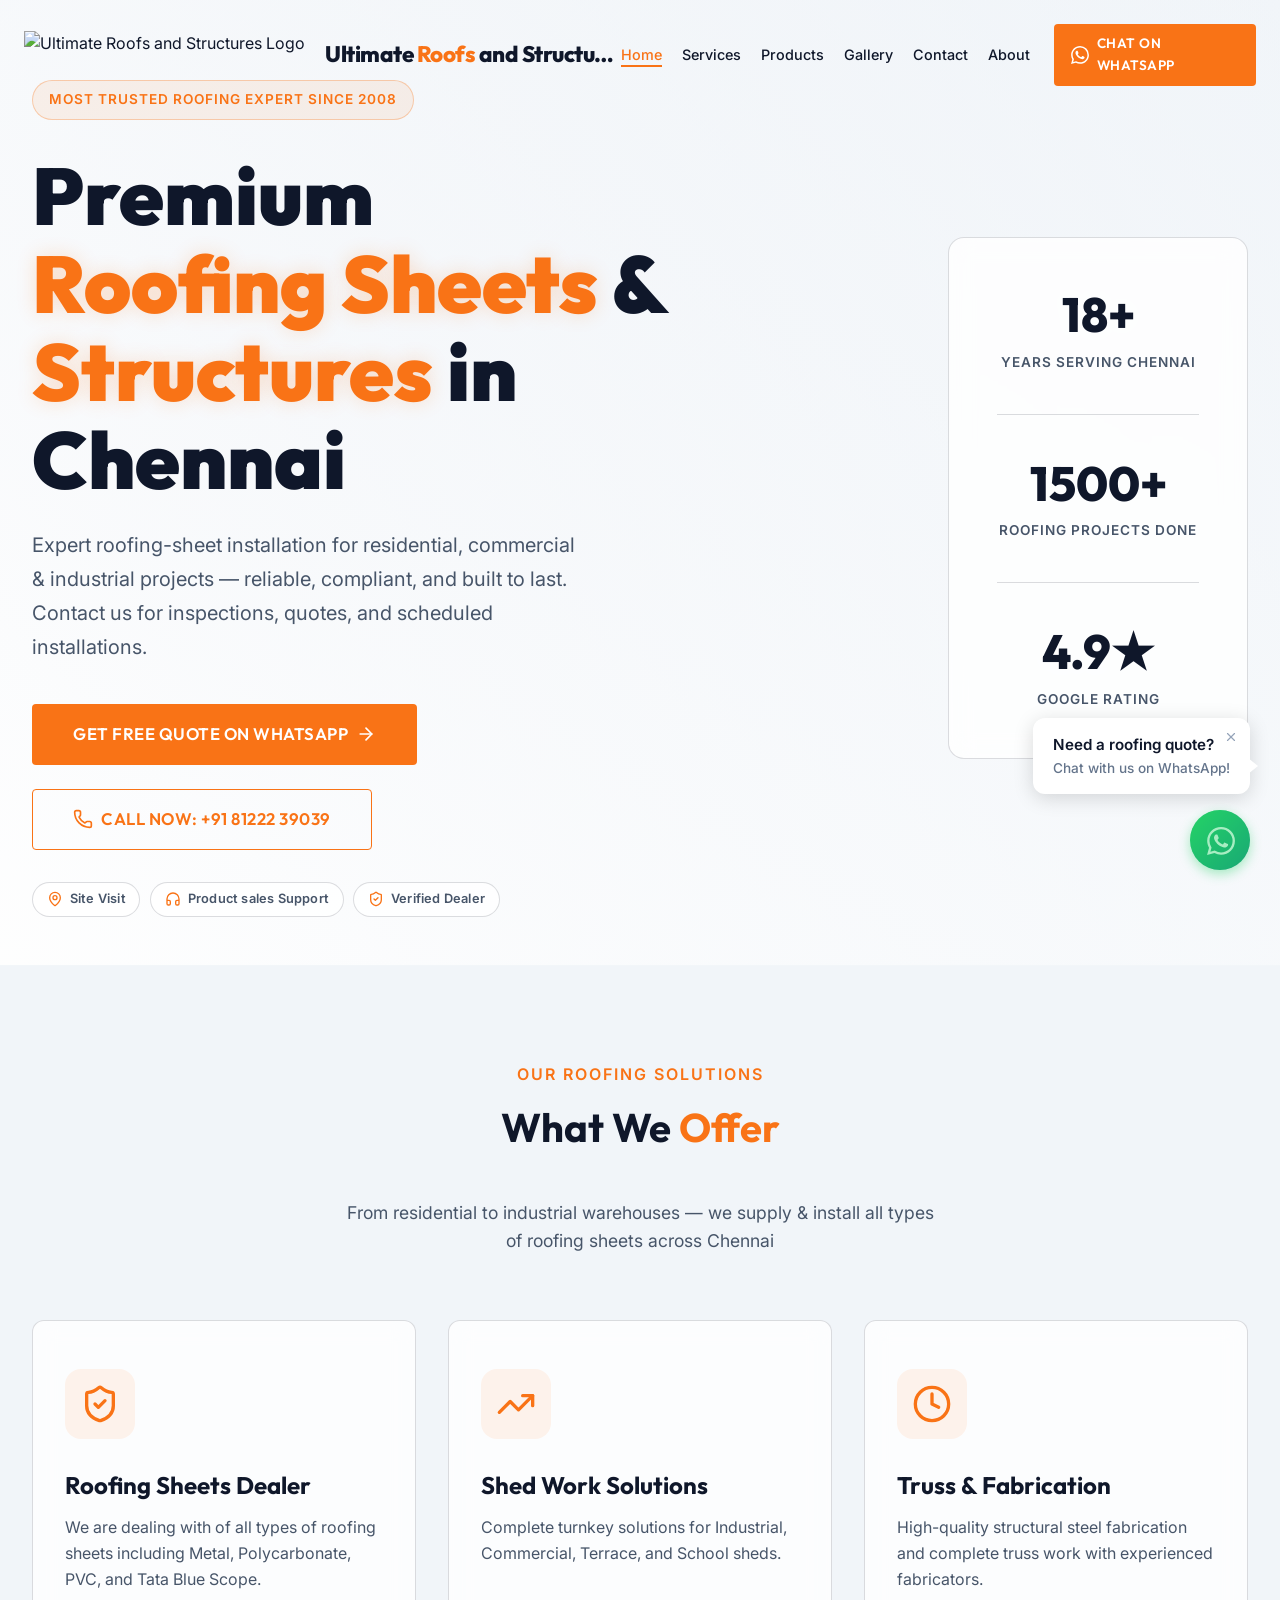
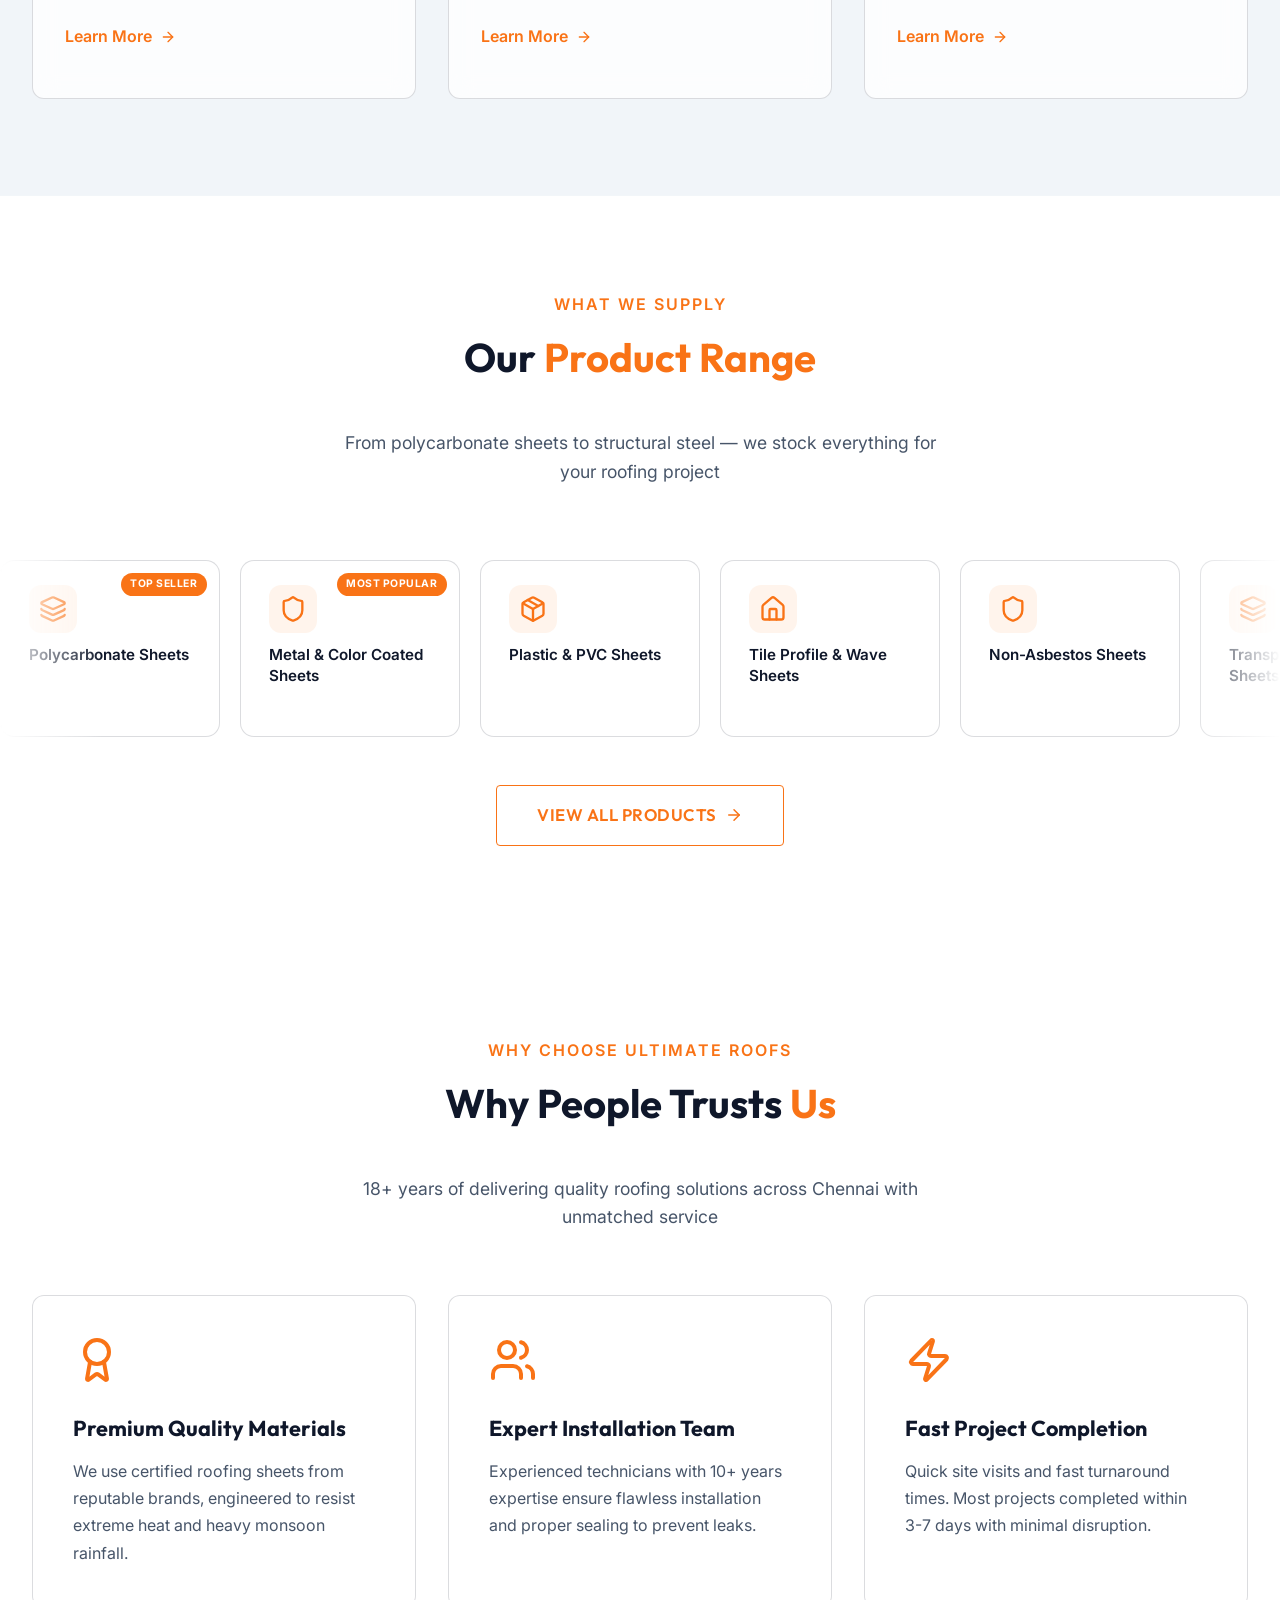
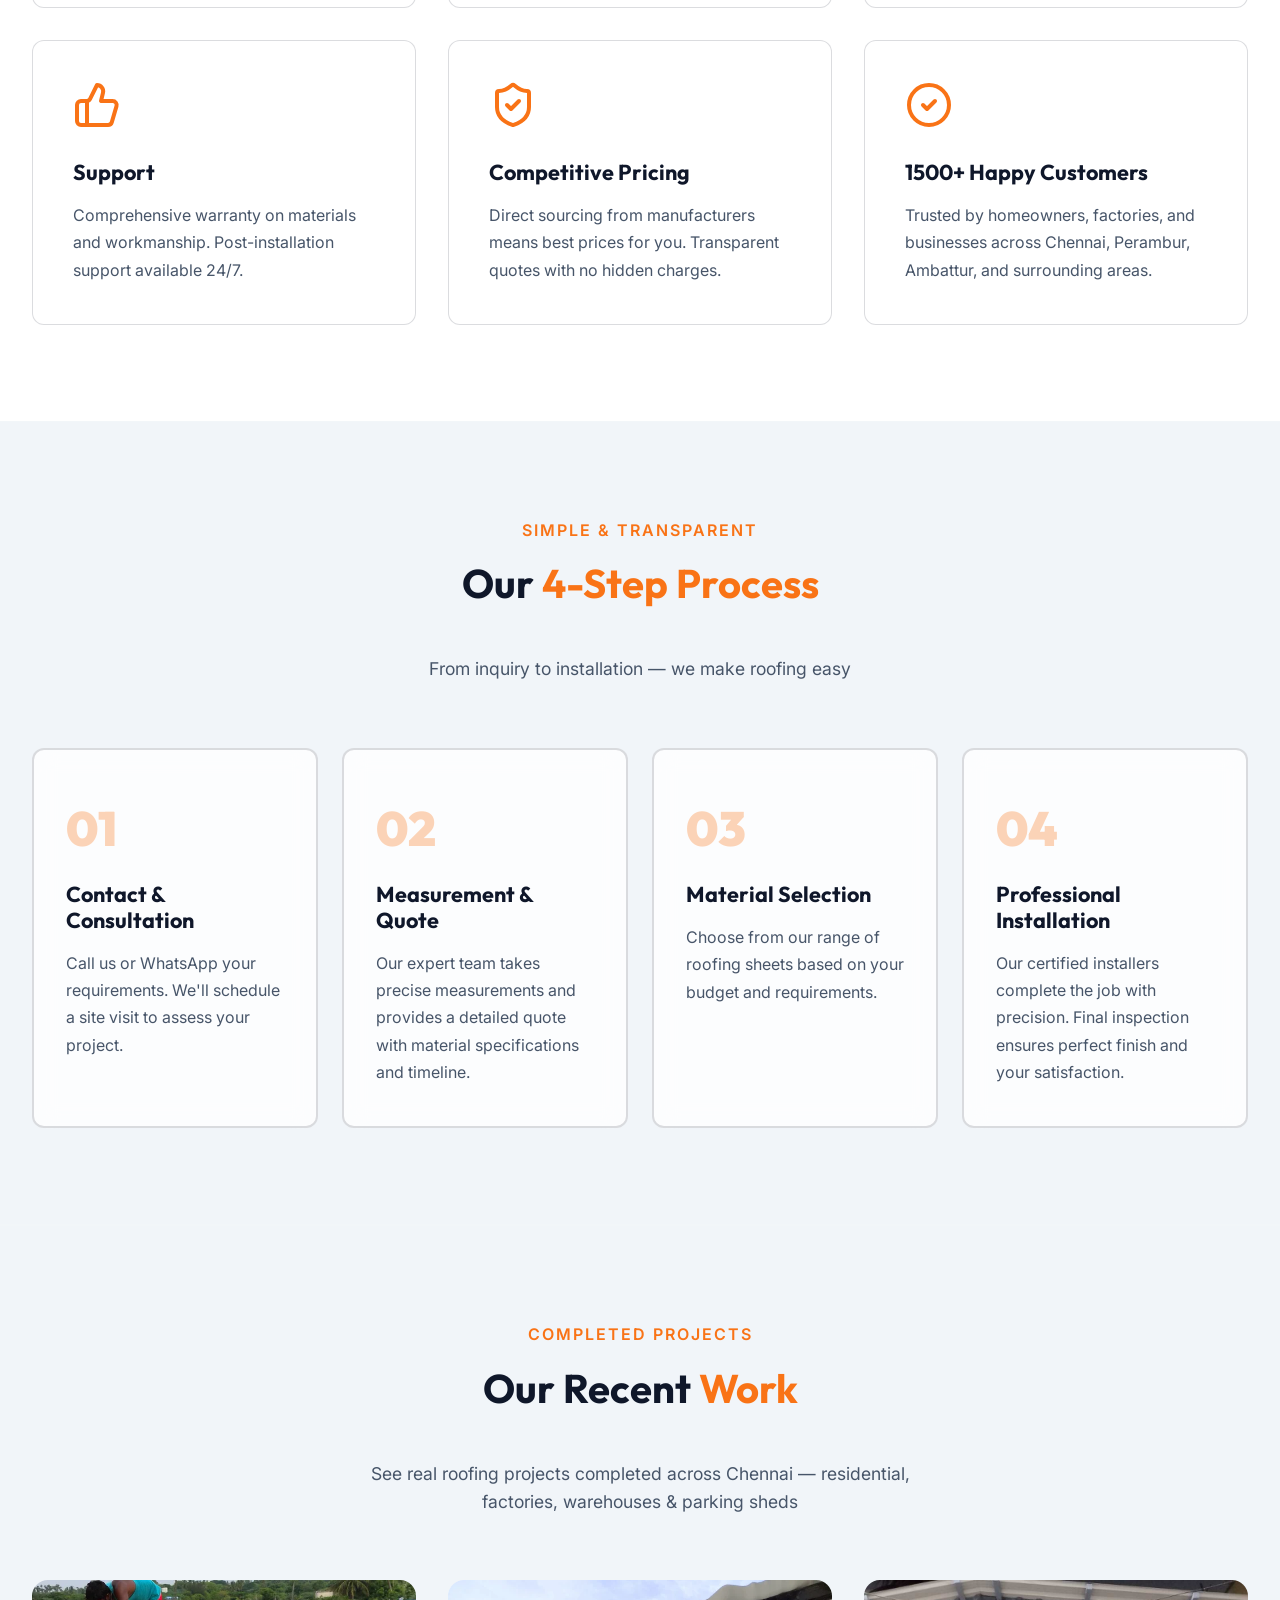
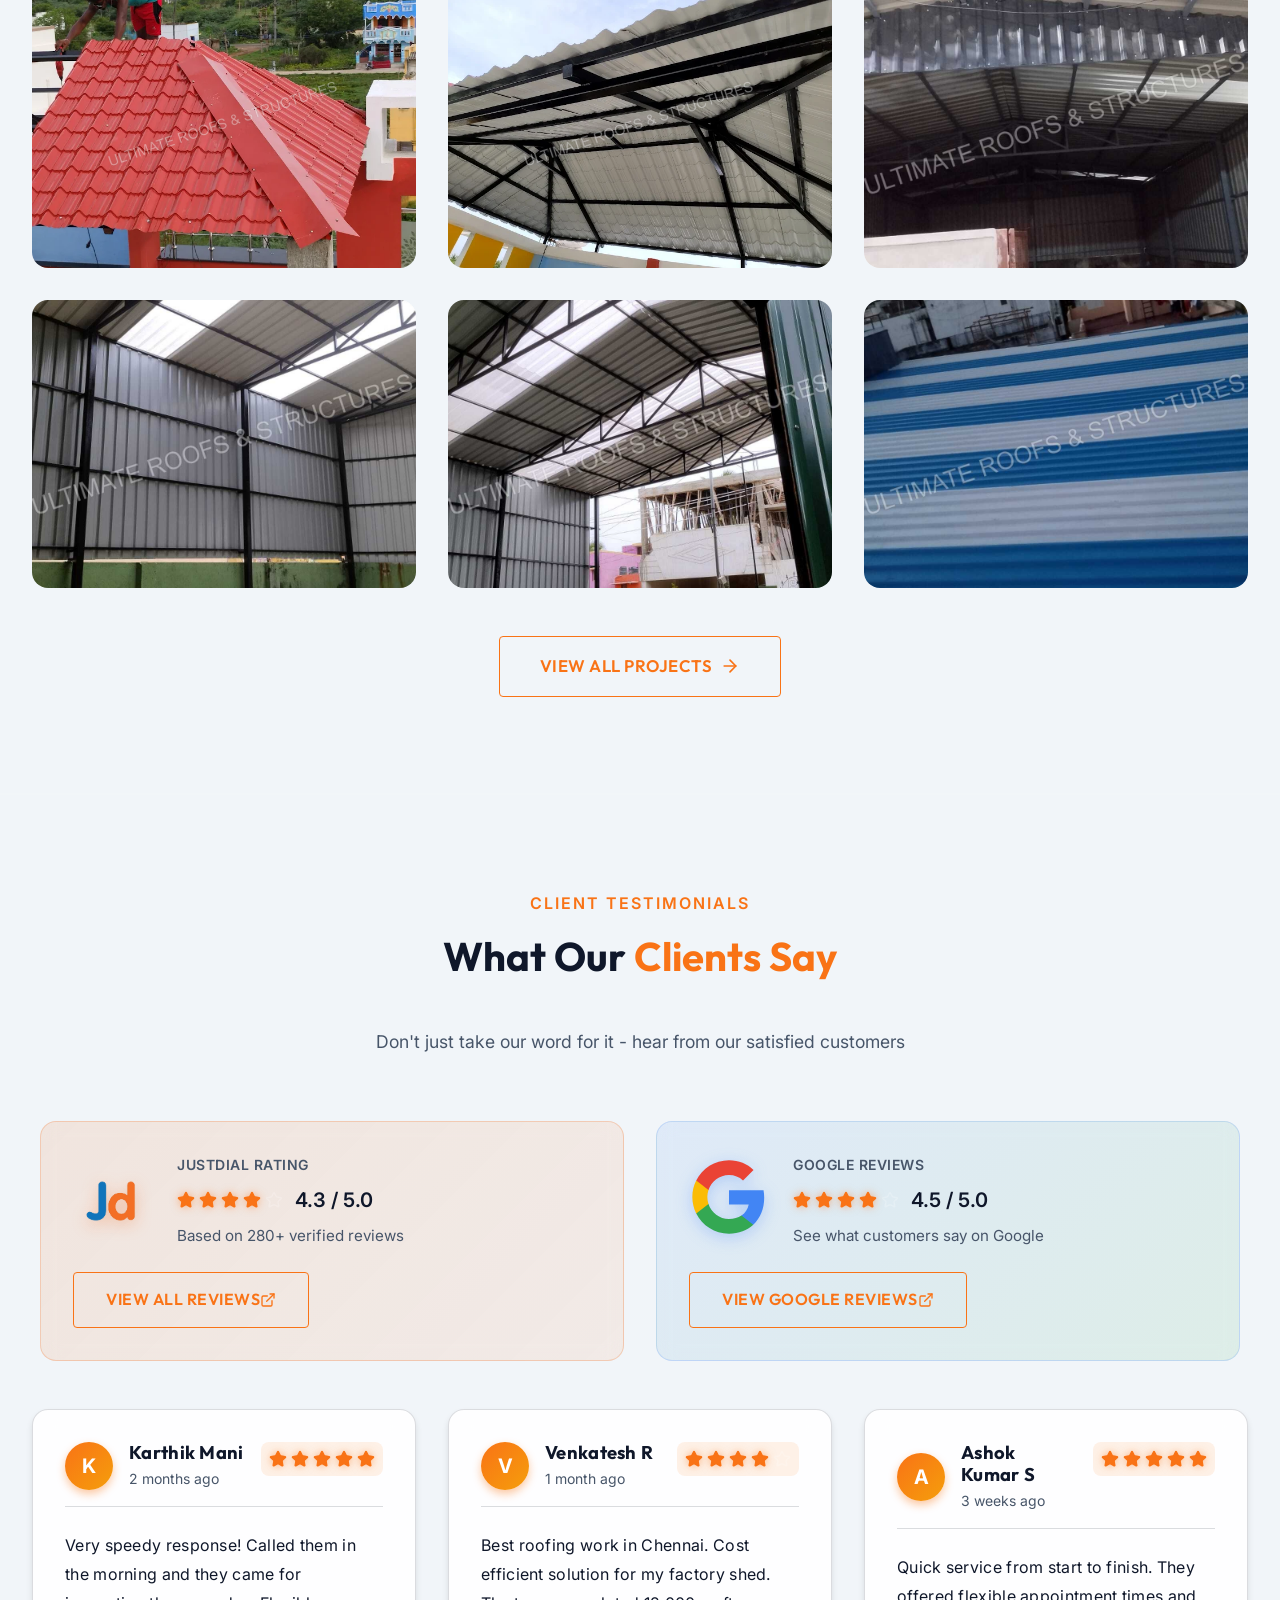
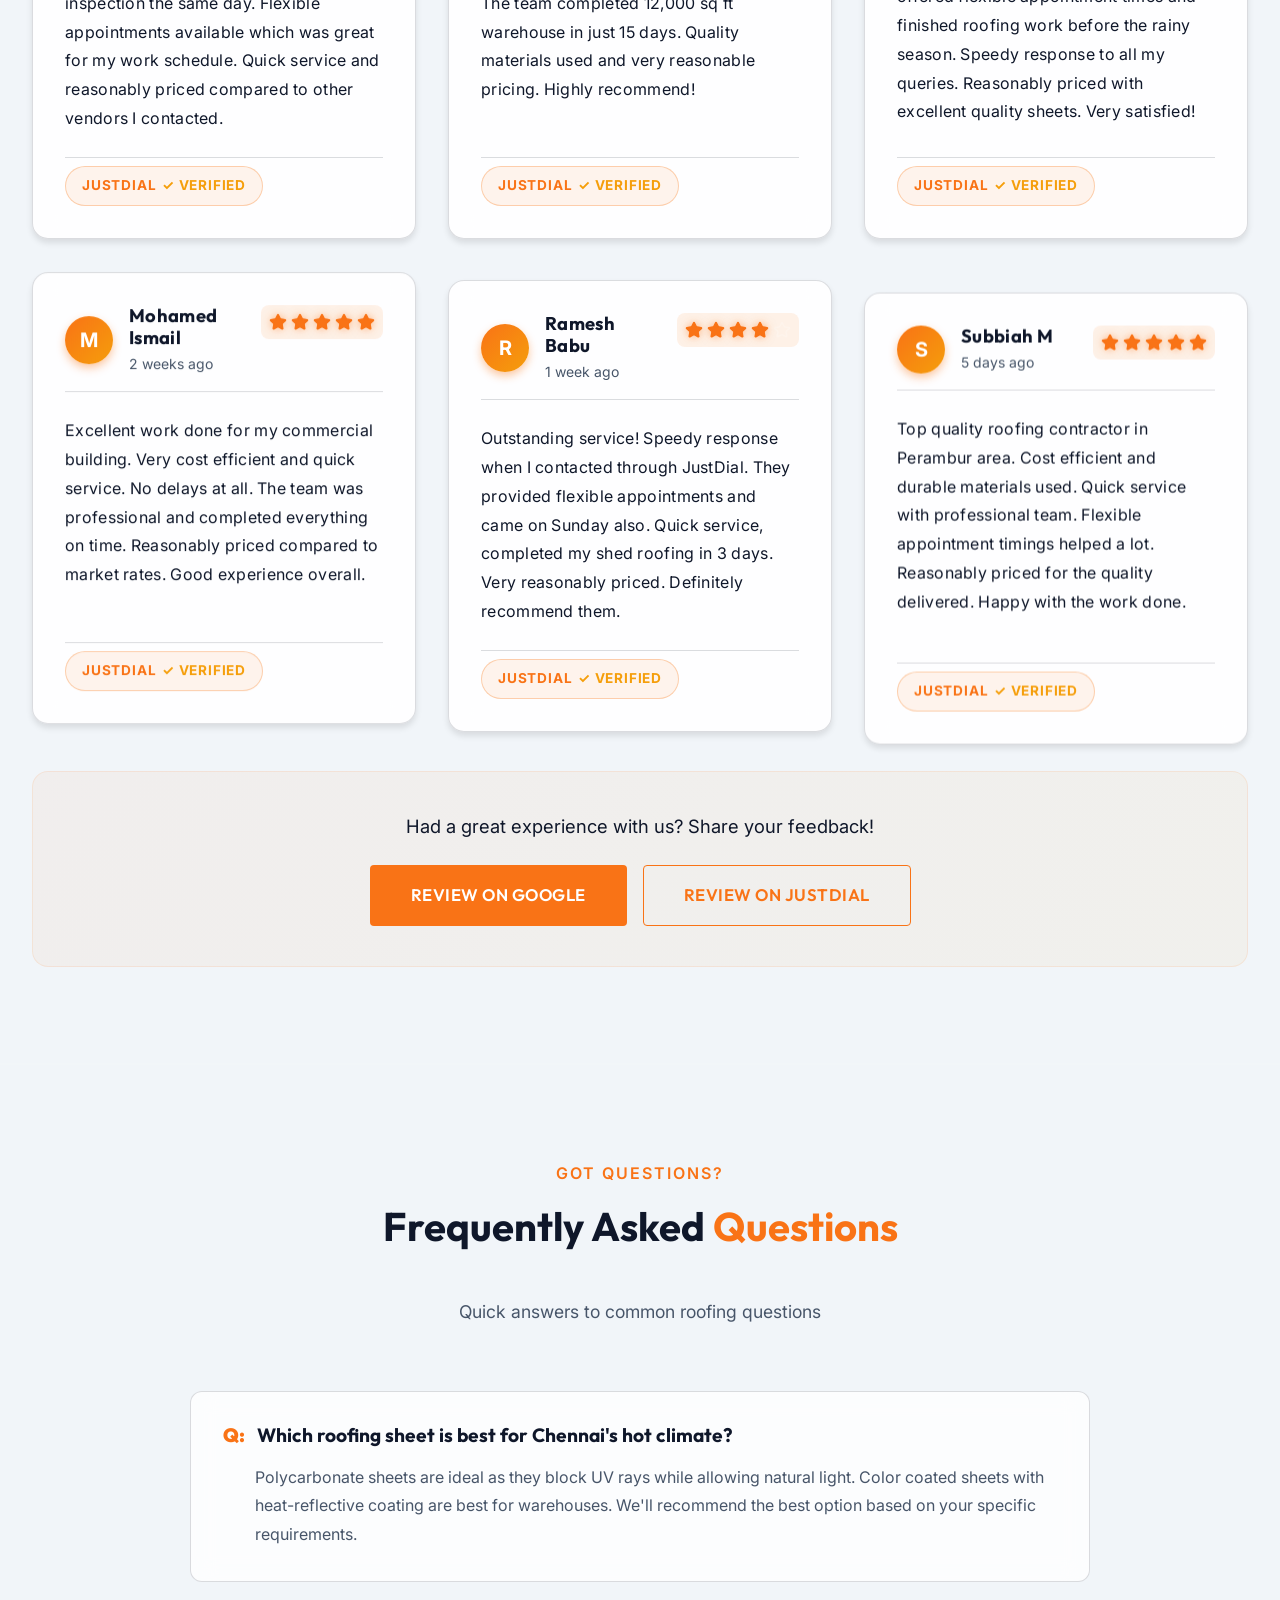
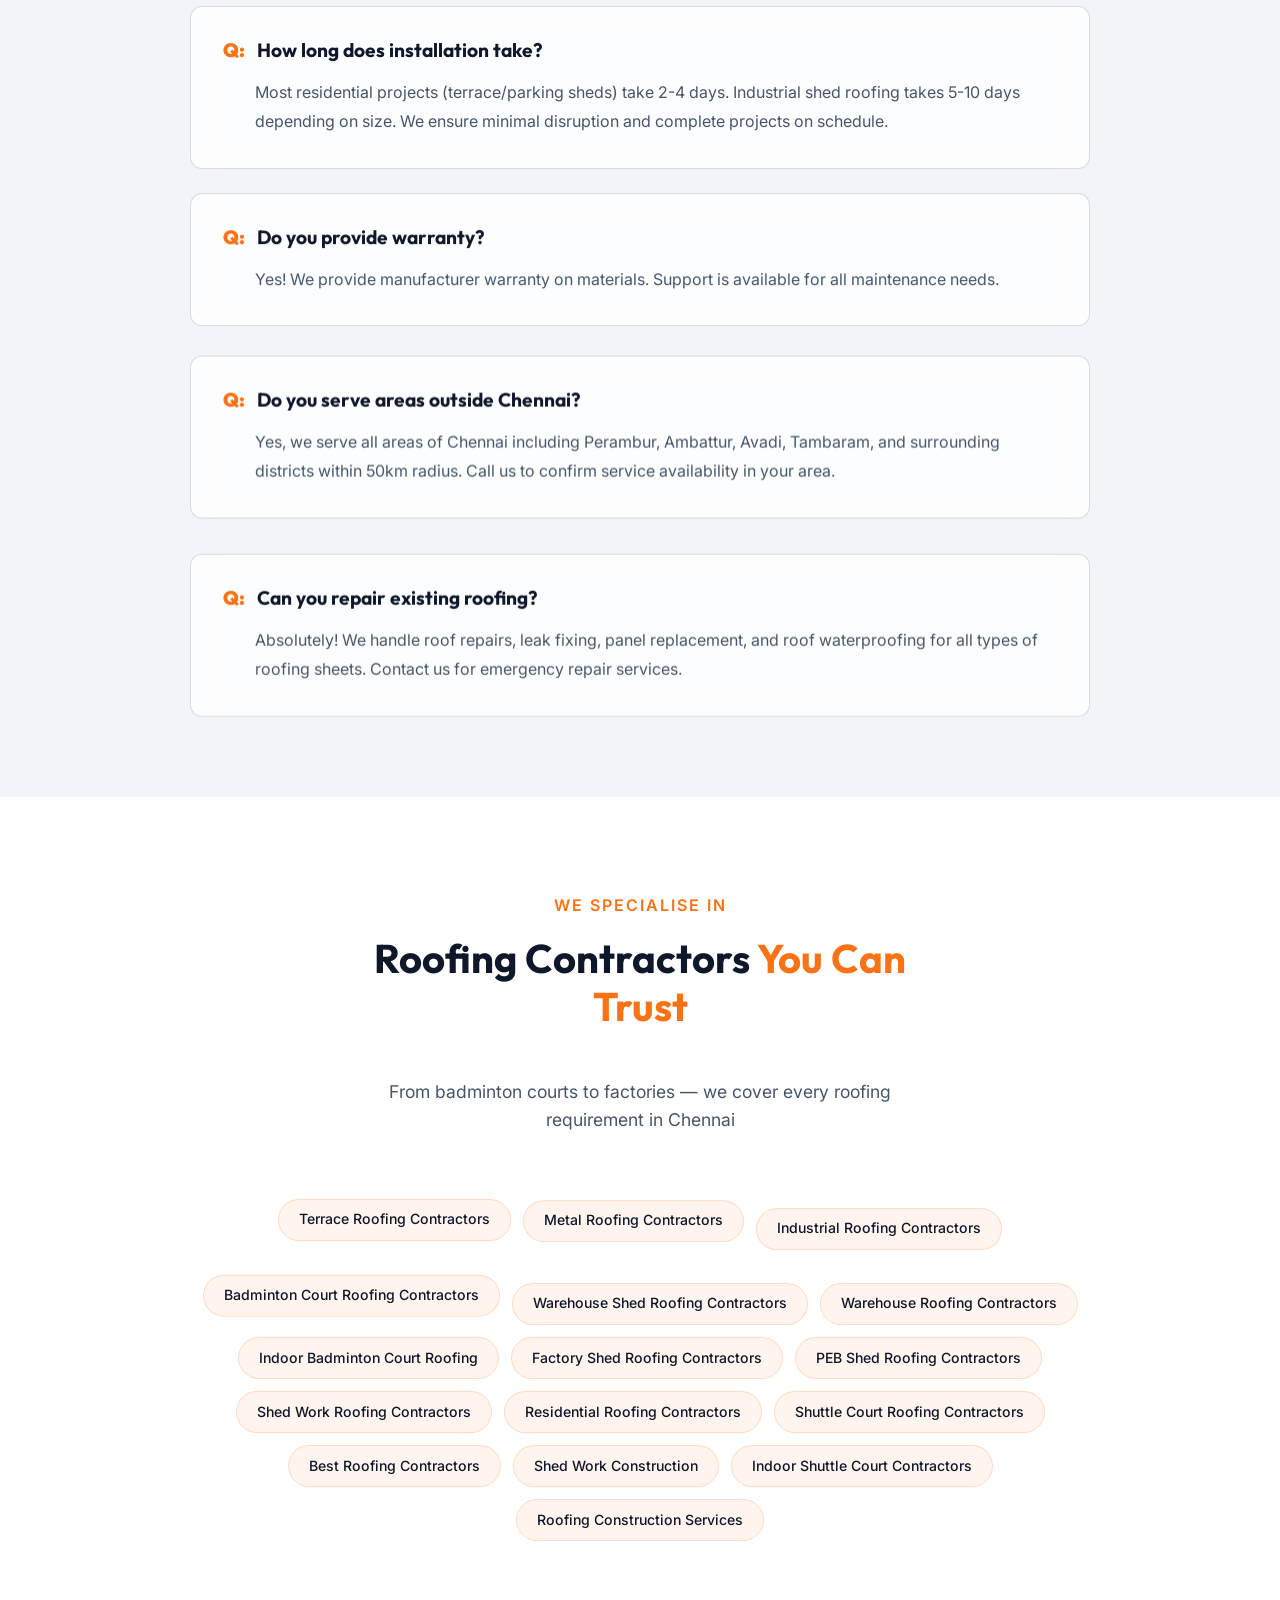
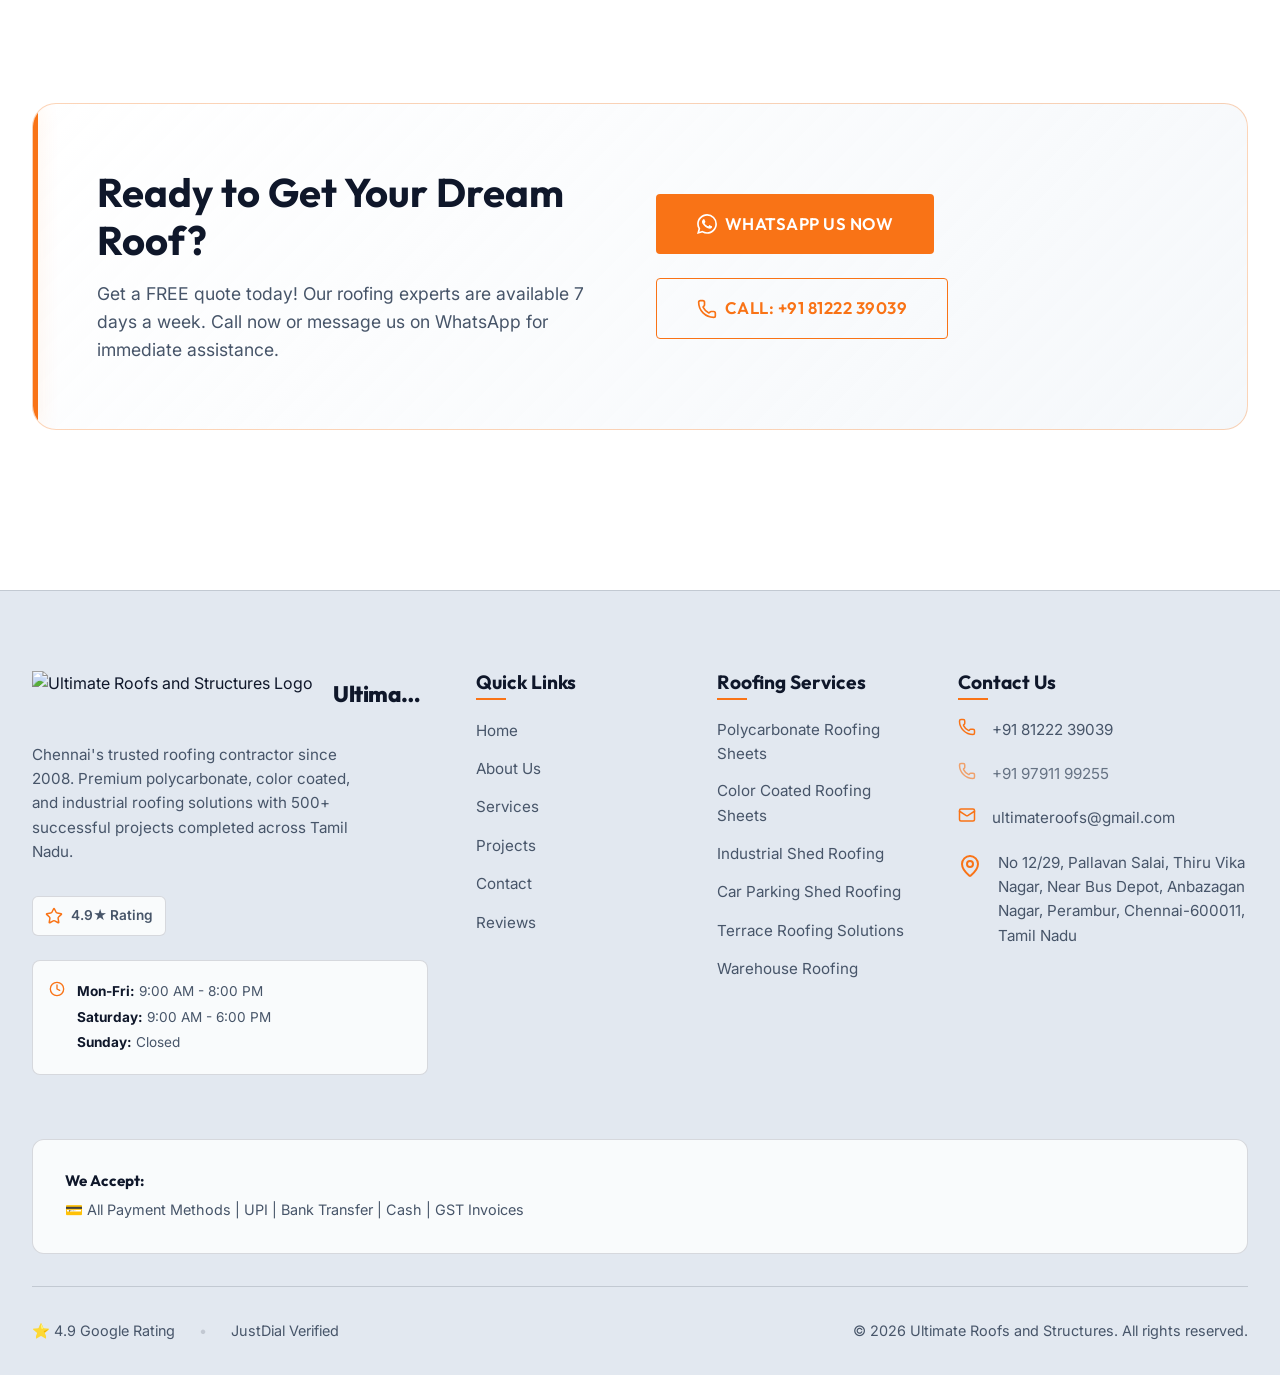
==== about/index.html @ 99a3cd0a "chore: update build from private repo" ====
<!doctype html>
<html lang="en">
  <head>
    <meta charset="UTF-8" />
    <link rel="icon" type="image/svg+xml" href="/favicon.svg?v=2" />
    <link rel="apple-touch-icon" href="/favicon.svg?v=2" />
    <meta name="viewport" content="width=device-width, initial-scale=1.0" />

    <!-- ===== PRIMARY SEO META TAGS ===== -->
    <title>Roofing Sheet Contractors in Chennai | Ultimate Roofs and Structures</title>
    <meta name="description" content="Best Roofing Sheet Contractors in Chennai, Tamil Nadu. Top-rated roofing contractors for industrial sheds, warehouse roofing, and metal roofing sheet installation. Call +91 81222 39039 for expert contractors." />
    <meta name="keywords" content="roofing sheet contractors, roofing sheet contractors in Chennai, roofing contractors, best roofing contractors in Chennai, Chennai roofing contractors, roofing contractors Tamil Nadu, industrial roofing contractors Chennai, warehouse roofing contractors, metal roofing sheet contractors, shed contractors Chennai" />
    <meta name="theme-color" content="#0f172a" />
    <meta name="robots" content="index, follow, max-image-preview:large, max-snippet:-1, max-video-preview:-1" />
    <meta name="author" content="Ultimate Roofs and Structures" />
    <meta name="language" content="English" />
    <meta name="revisit-after" content="7 days" />
    <meta name="fragment" content="!" />

    <!-- ===== GEO / LOCATION META TAGS ===== -->
    <meta name="geo.region" content="IN-TN" />
    <meta name="geo.placename" content="Chennai, Tamil Nadu, India" />
    <meta name="geo.position" content="13.1067;80.2341" />
    <meta name="ICBM" content="13.1067, 80.2341" />

    <!-- ===== OPEN GRAPH ===== -->
    <meta property="og:title" content="Roofing Sheet Contractors in Chennai | Ultimate Roofs and Structures" />
    <meta property="og:description" content="Top-rated roofing sheet manufacturer and installer in Chennai, Tamil Nadu. Industrial roofing, metal sheets, steel sheds, and warehouse structures built to last. Serving all of Tamil Nadu." />
    <meta property="og:type" content="website" />
    <meta property="og:url" content="https://ultimateroofs.in" />
    <meta property="og:image" content="https://ultimateroofs.in/logo.svg" />
    <meta property="og:locale" content="en_IN" />
    <meta property="og:site_name" content="Ultimate Roofs and Structures" />

    <!-- ===== TWITTER CARD ===== -->
    <meta name="twitter:card" content="summary_large_image" />
    <meta name="twitter:title" content="Roofing Sheet Contractors in Chennai | Ultimate Roofs and Structures" />
    <meta name="twitter:description" content="Top-rated roofing sheet manufacturer and installer in Chennai, Tamil Nadu. Industrial roofing, metal sheets, steel sheds, and warehouse structures built to last. Serving all of Tamil Nadu." />
    <meta name="twitter:image" content="https://ultimateroofs.in/logo.svg" />

    <!-- ===== CANONICAL URL ===== -->
    <link rel="canonical" href="https://ultimateroofs.in" />

    <!-- ===== FONTS ===== -->
    <link rel="preconnect" href="https://fonts.googleapis.com" />
    <link rel="dns-prefetch" href="https://fonts.googleapis.com" />

    <!-- ===== STRUCTURED DATA: LocalBusiness ===== -->
    <script type="application/ld+json">
{
  "@context": "https://schema.org",
  "@type": "LocalBusiness",
  "name": "Ultimate Roofs and Structures",
  "url": "https://ultimateroofs.in",
  "logo": "https://ultimateroofs.in/logo.svg",
  "image": "https://ultimateroofs.in/logo.svg",
  "description": "Leading manufacturer and installer of roofing sheets in Chennai, Tamil Nadu. We supply industrial roofing, metal roofing sheets, steel sheds, warehouse structures, and wall cladding solutions across Tamil Nadu.",
  "priceRange": "₹₹",
  "address": {
    "@type": "PostalAddress",
    "streetAddress": "No 12/29, Pallavan Salai, Thiru Vika Nagar, Anbazagan Nagar, Perambur",
    "addressLocality": "Chennai",
    "addressRegion": "Tamil Nadu",
    "postalCode": "600011",
    "addressCountry": "IN"
  },
  "geo": {
    "@type": "GeoCoordinates",
    "latitude": "13.1067",
    "longitude": "80.2341"
  },
  "areaServed": [
    {
      "@type": "State",
      "name": "Tamil Nadu"
    },
    {
      "@type": "City",
      "name": "Chennai"
    },
    {
      "@type": "City",
      "name": "Coimbatore"
    },
    {
      "@type": "City",
      "name": "Madurai"
    },
    {
      "@type": "City",
      "name": "Trichy"
    },
    {
      "@type": "City",
      "name": "Salem"
    },
    {
      "@type": "City",
      "name": "Tirunelveli"
    },
    {
      "@type": "City",
      "name": "Vellore"
    },
    {
      "@type": "City",
      "name": "Erode"
    },
    {
      "@type": "City",
      "name": "Pondicherry"
    }
  ],
  "openingHoursSpecification": [
    {
      "@type": "OpeningHoursSpecification",
      "dayOfWeek": [
        "Monday",
        "Tuesday",
        "Wednesday",
        "Thursday",
        "Friday",
        "Saturday"
      ],
      "opens": "09:00",
      "closes": "18:00"
    }
  ],
  "contactPoint": {
    "@type": "ContactPoint",
    "telephone": "+918122239039",
    "contactType": "customer service",
    "areaServed": "IN",
    "availableLanguage": [
      "English",
      "Tamil",
      "Hindi"
    ]
  },
  "telephone": "+918122239039",
  "email": "ultimateroofs@gmail.com",
  "foundingDate": "2008",
  "hasOfferCatalog": {
    "@type": "OfferCatalog",
    "name": "Roofing and Structural Services in Chennai, Tamil Nadu",
    "itemListElement": [
      {
        "@type": "Offer",
        "itemOffered": {
          "@type": "Service",
          "name": "Industrial & Commercial Roofing",
          "description": "Our commercial and industrial roofing solutions are engineered to protect your business investment. From new installations to complete overhauls, we deliver the highest standard of craftsmanship to keep your commercial property safe, secure, and weather-tight."
        }
      },
      {
        "@type": "Offer",
        "itemOffered": {
          "@type": "Service",
          "name": "Residential Roofing",
          "description": "We understand how vital a dependable roof is for your family's safety and comfort. Our residential roofing services combine long-lasting durability with modern aesthetics — ensuring your home is protected with premium materials and precise installation."
        }
      },
      {
        "@type": "Offer",
        "itemOffered": {
          "@type": "Service",
          "name": "Roof Inspection & Consultation",
          "description": "We offer thorough roof health assessments and professional on-site consultations to identify weak points, leaks, and structural concerns. Our detailed reports and expert recommendations help you make the right decision for your property's long-term upkeep."
        }
      },
      {
        "@type": "Offer",
        "itemOffered": {
          "@type": "Service",
          "name": "Emergency Roof Repairs",
          "description": "Roofing emergencies don't wait — neither do we. Our rapid-response team handles unexpected leaks, storm damage, and structural issues with speed and precision, restoring your roof's integrity and protecting your property before further damage occurs."
        }
      },
      {
        "@type": "Offer",
        "itemOffered": {
          "@type": "Service",
          "name": "Fabrication & Maintenance",
          "description": "Extend the life of your roof with our customized maintenance and structural fabrication services. Our proactive approach — covering truss work, structural repairs, and shed fabrication — keeps your roofing system in peak condition and saves you costly replacements down the line."
        }
      },
      {
        "@type": "Offer",
        "itemOffered": {
          "@type": "Service",
          "name": "Roof Ventilation Solutions",
          "description": "Improve air circulation and reduce heat buildup with our specialized roof ventilation systems. We supply and install high-performance turbo ventilators — both polycarbonate and metal profile — ensuring your industrial or commercial space stays cool, comfortable, and energy-efficient."
        }
      }
    ]
  },
  "sameAs": [
    "https://jsdl.in/DT-20WIVUVM",
    "https://maps.app.goo.gl/ByaTGtvEaummtQnK6"
  ]
}
</script>

    <!-- ===== STRUCTURED DATA: FAQ (Local SEO Boost) ===== -->
    <script type="application/ld+json">
{
  "@context": "https://schema.org",
  "@type": "FAQPage",
  "mainEntity": [
    {
      "@type": "Question",
      "name": "Where can I buy roofing sheets in Chennai?",
      "acceptedAnswer": {
        "@type": "Answer",
        "text": "Ultimate Roofs and Structures is a leading supplier of roofing sheets in Chennai, Tamil Nadu. We supply colour coated, galvalume, and PPGI roofing sheets and also provide complete installation services. Contact us at +918122239039."
      }
    },
    {
      "@type": "Question",
      "name": "Does Ultimate Roofs serve areas outside Chennai in Tamil Nadu?",
      "acceptedAnswer": {
        "@type": "Answer",
        "text": "Yes, Ultimate Roofs and Structures provides roofing sheet supply and installation services across Tamil Nadu including Coimbatore, Madurai, Trichy, Salem, Tirunelveli, Vellore, and Erode."
      }
    },
    {
      "@type": "Question",
      "name": "What types of roofing sheets are available in Chennai?",
      "acceptedAnswer": {
        "@type": "Answer",
        "text": "We supply a wide range of roofing sheets in Chennai including colour coated roofing sheets, galvalume sheets, PPGI sheets, JSW sheets, Tata sheets, polycarbonate roofing, and industrial grade roofing materials for warehouses and sheds."
      }
    },
    {
      "@type": "Question",
      "name": "What is the best roofing company in Tamil Nadu?",
      "acceptedAnswer": {
        "@type": "Answer",
        "text": "Ultimate Roofs and Structures, established in 2008, is one of the most trusted roofing companies in Tamil Nadu, offering industrial sheds, commercial metal roofing, steel structures, and roofing sheet installation across the state."
      }
    },
    {
      "@type": "Question",
      "name": "How do I contact a roofing contractor in Chennai?",
      "acceptedAnswer": {
        "@type": "Answer",
        "text": "You can contact Ultimate Roofs and Structures at +918122239039, WhatsApp at +918122239039, or email at ultimateroofs@gmail.com. We offer free on-site inspections and quotations across Chennai and Tamil Nadu."
      }
    }
  ]
}
</script>
    <!-- ===== END STRUCTURED DATA ===== -->
    <script type="module" crossorigin src="/assets/js/index-DTho0l4E.js"></script>
    <link rel="modulepreload" crossorigin href="/assets/js/react-vendor-grX2bJDm.js">
    <link rel="modulepreload" crossorigin href="/assets/js/animation-vendor-ECKcXnSK.js">
    <link rel="modulepreload" crossorigin href="/assets/js/icons-vendor-B4YqkzQQ.js">
    <link rel="stylesheet" crossorigin href="/assets/css/index-CdLKE34p.css">
  </head>
  <body>
      <main>
        <div id="root" role="main"></div>
      </main>
      <!-- Consider adding footer and navigation for better structure -->
    <script>
      // Restore path from 404 redirect
      (function(l) {
        if (l.search[1] === '/' ) {
          var decoded = l.search.slice(1).split('&').map(function(s) { 
            return s.replace(/~and~/g, '&')
          }).join('?');
          window.history.replaceState(null, null,
            l.pathname.slice(0, -1) + decoded + l.hash
          );
        }
      }(window.location));
    </script>
  </body>
</html>
---- assets/css/index-CdLKE34p.css ----
@import"https://fonts.googleapis.com/css2?family=Inter:wght@400;500;600&family=Outfit:wght@500;700;900&display=swap";:root{--primary-blue: #0f172a;--secondary-blue: #1e293b;--accent-orange: #f97316;--accent-amber: #f59e0b;--steel: #64748b;--light-steel: #f8fafc;--dark-bg: #0b0f19;--text-main: #f1f5f9;--text-muted: #94a3b8;--text-bright: #ffffff;--border-color: rgba(255, 255, 255, .1);--glass-bg: rgba(15, 23, 42, .7);--hero-gradient-1: rgba(30, 41, 59, .8);--hero-gradient-2: rgba(11, 15, 25, 1);--overlay-gradient-1: rgba(15, 23, 42, .9);--overlay-gradient-2: rgba(15, 23, 42, .4);--card-bg: rgba(15, 23, 42, .8);--card-bg-light: rgba(30, 41, 59, .5);--form-input-bg: rgba(15, 23, 42, .5);--form-input-focus-bg: rgba(15, 23, 42, .8);--accent-bg-subtle: rgba(249, 115, 22, .1);--glow-orange: 0 0 20px rgba(249, 115, 22, .3);--shadow-lg: 0 10px 25px -5px rgba(0, 0, 0, .5);--font-body: "Inter", sans-serif;--font-heading: "Outfit", sans-serif}@media(prefers-color-scheme:light){:root{--primary-blue: #e2e8f0;--secondary-blue: #f1f5f9;--accent-orange: #f97316;--accent-amber: #f59e0b;--steel: #475569;--light-steel: #0f172a;--dark-bg: #ffffff;--text-main: #0f172a;--text-muted: #475569;--text-bright: #ffffff;--border-color: rgba(15, 23, 42, .15);--glass-bg: rgba(255, 255, 255, .8);--hero-gradient-1: rgba(226, 232, 240, .9);--hero-gradient-2: rgba(241, 245, 249, 1);--overlay-gradient-1: rgba(255, 255, 255, .95);--overlay-gradient-2: rgba(241, 245, 249, .6);--card-bg: rgba(255, 255, 255, .9);--card-bg-light: rgba(241, 245, 249, .7);--form-input-bg: rgba(241, 245, 249, .8);--form-input-focus-bg: rgba(255, 255, 255, 1);--accent-bg-subtle: rgba(249, 115, 22, .08);--glow-orange: 0 0 20px rgba(249, 115, 22, .2);--shadow-lg: 0 10px 25px -5px rgba(0, 0, 0, .15)}}*{margin:0;padding:0;box-sizing:border-box}@media(prefers-reduced-motion:reduce){*,*:before,*:after{animation-duration:.01ms!important;animation-iteration-count:1!important;transition-duration:.01ms!important;scroll-behavior:auto!important}}html{scroll-behavior:smooth;-webkit-tap-highlight-color:transparent}body{font-family:var(--font-body);background-color:var(--dark-bg);color:var(--text-main);line-height:1.6;-webkit-font-smoothing:antialiased;-moz-osx-font-smoothing:grayscale;text-rendering:optimizeLegibility;overflow-x:hidden}.page-wrapper{padding-top:6.5rem}@media(max-width:768px){.page-wrapper{padding-top:5rem}}@media(max-width:600px){.page-wrapper{padding-top:4rem}}.page-header{position:relative;background-color:var(--primary-blue);padding:8rem 0 5rem;text-align:center;border-bottom:1px solid var(--border-color);background-image:linear-gradient(to bottom,var(--overlay-gradient-1),var(--hero-gradient-2))}@media(max-width:768px){.page-header{padding:6rem 0 4rem}}@media(max-width:480px){.page-header{padding:5rem 0 3rem}}.page-header:before{content:"";position:absolute;top:0;left:0;width:100%;height:100%;background:radial-gradient(circle at center,rgba(249,115,22,.05) 0%,transparent 70%);pointer-events:none}.page-header h1{font-size:3.5rem;font-weight:900;color:var(--text-main);margin-bottom:1rem}@media(max-width:768px){.page-header h1{font-size:2.5rem}}@media(max-width:480px){.page-header h1{font-size:2rem;margin-bottom:.75rem}}.page-header h1 span{color:var(--accent-orange)}.page-header p{color:var(--text-muted);font-size:1.2rem;max-width:600px;margin:0 auto}@media(max-width:768px){.page-header p{font-size:1.05rem}}@media(max-width:480px){.page-header p{font-size:.95rem}}h1,h2,h3,h4,h5,h6{font-family:var(--font-heading);line-height:1.2}a{text-decoration:none;color:inherit}ul{list-style:none}img{max-width:100%;display:block}.logo-image{height:56px;width:auto;object-fit:contain;margin-right:.5rem}@media(max-width:1280px){.logo-image{height:52px}}@media(max-width:1024px){.logo-image{height:48px}}@media(max-width:900px){.logo-image{height:44px;margin-right:.4rem}}@media(max-width:768px){.logo-image{height:40px}}@media(max-width:480px){.logo-image{height:36px;margin-right:.25rem}}.container{width:100%;max-width:1280px;margin:0 auto;padding:0 2rem}@media(max-width:768px){.container{padding:0 1rem}}@media(max-width:480px){.container{padding:0 .75rem}}.section{padding:6rem 0}@media(max-width:768px){.section{padding:4rem 0}}@media(max-width:480px){.section{padding:3rem 0}}.bg-dark{background-color:var(--secondary-blue);border-top:1px solid rgba(255,255,255,.05);border-bottom:1px solid rgba(255,255,255,.05)}.section-title{font-size:2.5rem;font-weight:700;text-align:center;margin-bottom:3rem;color:var(--text-main)}@media(max-width:768px){.section-title{font-size:2rem;margin-bottom:2rem}}@media(max-width:480px){.section-title{font-size:1.75rem;margin-bottom:1.5rem}}.section-title span{color:var(--accent-orange)}.btn{display:inline-flex;align-items:center;justify-content:center;padding:.875rem 2rem;background-color:var(--accent-orange);color:var(--text-bright);font-weight:600;font-family:var(--font-heading);border-radius:4px;transition:all .3s ease;border:1px solid transparent;cursor:pointer;text-transform:uppercase;letter-spacing:.5px}@media(max-width:768px){.btn{padding:.75rem 1.5rem;font-size:.9rem}}@media(max-width:480px){.btn{padding:.625rem 1.25rem;font-size:.85rem;letter-spacing:.3px}}.btn:hover{background-color:#ea580c;transform:translateY(-2px);box-shadow:var(--glow-orange)}@media(max-width:768px){.btn:hover{transform:translateY(0)}}.btn-outline{background-color:transparent;border-color:var(--accent-orange);color:var(--accent-orange)}.btn-outline:hover{background-color:var(--accent-orange);color:var(--text-bright)}.btn-lg{padding:1rem 2.5rem;font-size:1.05rem}@media(max-width:768px){.btn-lg{padding:.85rem 2rem;font-size:.95rem}}@media(max-width:480px){.btn-lg{padding:.75rem 1.5rem;font-size:.9rem;width:100%}}.ml-2{margin-left:.5rem}.section-header{text-align:center;max-width:600px;margin:0 auto 4rem}@media(max-width:768px){.section-header{margin:0 auto 2.5rem}}@media(max-width:480px){.section-header{margin:0 auto 2rem}}.section-subtitle{color:var(--accent-orange);font-weight:600;text-transform:uppercase;letter-spacing:2px;margin-bottom:1rem;display:block}@media(max-width:480px){.section-subtitle{font-size:.85rem;letter-spacing:1.5px}}.section-desc{color:var(--text-muted);font-size:1.1rem}@media(max-width:768px){.section-desc{font-size:1rem}}@media(max-width:480px){.section-desc{font-size:.95rem}}.glass{background:var(--glass-bg);backdrop-filter:blur(12px);-webkit-backdrop-filter:blur(12px);border:1px solid var(--border-color)}.navbar-header{position:fixed;top:0;left:0;width:100%;z-index:1000;transition:all .4s ease;padding:1.5rem 0}@media(max-width:1024px){.navbar-header{padding:1rem 0}}.navbar-header.scanned{padding:1rem 0;box-shadow:var(--shadow-lg)}@media(max-width:1024px){.navbar-header.scanned{padding:.75rem 0}}.navbar-container{display:flex;justify-content:space-between;align-items:center;position:relative}@media(max-width:1280px){.navbar-container{padding:0 1.5rem}}@media(max-width:1024px){.navbar-container{gap:.5rem;padding:0 1.5rem}}@media(max-width:900px){.navbar-container{padding:0 1.25rem}}@media(max-width:768px){.navbar-container{padding:0 1rem}}@media(max-width:480px){.navbar-container{padding:0 .5rem}}.navbar-logo{display:flex;align-items:center;gap:.75rem;flex-shrink:1;min-width:0;overflow:hidden}@media(max-width:1024px){.navbar-logo{max-width:calc(100vw - 100px)}}@media(max-width:900px){.navbar-logo{max-width:calc(100vw - 90px);gap:.6rem}}@media(max-width:768px){.navbar-logo{max-width:calc(100vw - 80px)}}@media(max-width:480px){.navbar-logo{gap:.5rem;max-width:calc(100vw - 70px)}}@media(max-width:360px){.navbar-logo{max-width:calc(100vw - 65px)}}.logo-text{font-family:var(--font-heading);font-size:1.5rem;font-weight:800;color:var(--text-main);letter-spacing:-.5px;white-space:nowrap;overflow:hidden;text-overflow:ellipsis}@media(max-width:1280px){.logo-text{font-size:1.4rem}}@media(max-width:1024px){.logo-text{font-size:1.35rem}}@media(max-width:900px){.logo-text{font-size:1.2rem}}@media(max-width:768px){.logo-text{font-size:1.15rem}}@media(max-width:480px){.logo-text{font-size:1.05rem}}@media(max-width:360px){.logo-text{font-size:.95rem}}.logo-accent{color:var(--accent-orange)}.navbar-desktop{display:flex;align-items:center;gap:3rem}@media(max-width:1280px){.navbar-desktop{gap:1.5rem}}.navbar-desktop .btn{display:inline-flex;align-items:center;gap:.5rem}@media(max-width:1280px){.navbar-desktop .btn{font-size:.85rem;padding:.5rem 1rem}}.nav-list{display:flex;gap:2rem}@media(max-width:1280px){.nav-list{gap:1.25rem}}.nav-link{font-weight:500;color:var(--text-main);transition:color .3s ease;position:relative;font-size:1rem}@media(max-width:1280px){.nav-link{font-size:.9rem}}.nav-link:hover,.nav-link.active{color:var(--accent-orange)}.nav-link:after{content:"";position:absolute;width:0;height:2px;bottom:-4px;left:0;background-color:var(--accent-orange);transition:width .3s ease}.nav-link.active:after,.nav-link:hover:after{width:100%}.btn-sm{padding:.6rem 1.5rem;font-size:.9rem}.mobile-toggle{display:none;background:transparent;border:none;color:var(--text-main);cursor:pointer;padding:.5rem;min-width:44px;min-height:44px;margin-left:auto;flex-shrink:0}@media(max-width:1024px){.mobile-toggle{margin-right:-.5rem}}@media(max-width:480px){.mobile-toggle{margin-right:-.25rem;padding:.25rem}}.navbar-mobile{position:absolute;top:100%;left:0;width:100%;overflow:hidden;max-height:calc(100vh - 80px);overflow-y:auto}.mobile-nav-list{display:flex;flex-direction:column;padding:1.5rem 2rem;gap:1.5rem}@media(max-width:480px){.mobile-nav-list{padding:1rem;gap:1rem}}.mobile-nav-link{font-size:1.25rem;font-weight:500;display:block;padding:.5rem 0}@media(max-width:480px){.mobile-nav-link{font-size:1.1rem}}.mobile-nav-link:hover{color:var(--accent-orange)}.mobile-btn{width:100%;text-align:center;margin-top:1rem;display:inline-flex;align-items:center;justify-content:center;gap:.5rem;min-height:48px}@media(max-width:1024px){.navbar-desktop{display:none!important}.mobile-toggle{display:flex!important;align-items:center;justify-content:center}}.footer-container{background-color:var(--primary-blue);padding:5rem 0 0;border-top:1px solid var(--border-color);margin-top:4rem}@media(max-width:768px){.footer-container{padding:4rem 0 0;margin-top:3rem}}@media(max-width:480px){.footer-container{padding:3rem 0 0;margin-top:2rem}}.footer-grid{display:grid;grid-template-columns:repeat(1,1fr);gap:3rem;margin-bottom:4rem}@media(max-width:768px){.footer-grid{gap:2.5rem;margin-bottom:3rem}}@media(max-width:480px){.footer-grid{gap:2rem;margin-bottom:2rem}}@media(min-width:768px){.footer-grid{grid-template-columns:repeat(2,1fr)}}@media(min-width:1024px){.footer-grid{grid-template-columns:2fr 1fr 1fr 1.5fr}}.footer-logo{display:flex;align-items:center;gap:.75rem;margin-bottom:1.5rem}.logo-image{height:48px;width:auto;flex-shrink:0}@media(max-width:480px){.footer-logo{gap:.5rem;margin-bottom:1.25rem}}.footer-description{color:var(--text-muted);font-size:.95rem;margin-bottom:2rem;max-width:320px}@media(max-width:768px){.footer-description{font-size:.9rem;margin-bottom:1.5rem}}@media(max-width:480px){.footer-description{font-size:.85rem;margin-bottom:1.25rem}}.social-links{display:flex;gap:1rem}@media(max-width:480px){.social-links{gap:.75rem}}.social-links a{display:flex;align-items:center;justify-content:center;width:40px;height:40px;border-radius:50%;background:var(--glass-bg);border:1px solid var(--border-color);color:var(--text-muted);transition:all .3s ease}@media(max-width:480px){.social-links a{width:36px;height:36px}}.social-links a:hover{background:var(--accent-orange);border-color:var(--accent-orange);color:var(--text-bright);transform:translateY(-3px);box-shadow:var(--glow-orange)}@media(max-width:768px){.social-links a:hover{transform:translateY(-2px)}}.footer-title{color:var(--text-main);font-size:1.2rem;font-weight:700;margin-bottom:1.5rem;position:relative;display:inline-block}@media(max-width:768px){.footer-title{font-size:1.1rem;margin-bottom:1.25rem}}@media(max-width:480px){.footer-title{font-size:1.05rem;margin-bottom:1rem}}.footer-title:after{content:"";position:absolute;left:0;bottom:-6px;width:30px;height:2px;background-color:var(--accent-orange)}.footer-links{display:flex;flex-direction:column;gap:.8rem}@media(max-width:480px){.footer-links{gap:.7rem}}.footer-links a{color:var(--text-muted);transition:all .2s ease;display:inline-block;font-size:.95rem}@media(max-width:480px){.footer-links a{font-size:.9rem}}.footer-links a:hover{color:var(--accent-orange);transform:translate(5px)}@media(max-width:768px){.footer-links a:hover{transform:translate(3px)}}.contact-list{display:flex;flex-direction:column;gap:1.25rem}@media(max-width:768px){.contact-list{gap:1rem}}@media(max-width:480px){.contact-list{gap:.85rem}}.contact-list li{display:flex;align-items:flex-start;gap:1rem;color:var(--text-muted);font-size:.95rem}@media(max-width:768px){.contact-list li{gap:.85rem}}@media(max-width:480px){.contact-list li{font-size:.9rem;gap:.75rem}}.contact-list span{line-height:1.4}.pin-icon{flex-shrink:0;margin-top:3px}.footer-bottom{display:flex;flex-direction:column;justify-content:space-between;align-items:center;padding:2rem 0;border-top:1px solid var(--border-color);color:var(--text-muted);font-size:.9rem;gap:1rem}@media(max-width:768px){.footer-bottom{padding:1.5rem 0}}@media(max-width:480px){.footer-bottom{padding:1.25rem 0;font-size:.85rem;text-align:center}}@media(min-width:768px){.footer-bottom{flex-direction:row}}.footer-bottom-links{display:flex;gap:1.5rem;margin-top:1rem}@media(max-width:480px){.footer-bottom-links{gap:1rem;flex-wrap:wrap;justify-content:center;font-size:.85rem}}@media(min-width:768px){.footer-bottom-links{margin-top:0}}.footer-bottom-links a:hover{color:var(--text-bright)}.footer-trust-badges{display:flex;gap:1rem;margin-bottom:1.5rem;flex-wrap:wrap}.footer-badge{display:flex;align-items:center;gap:.5rem;padding:.5rem .75rem;background:var(--glass-bg);border:1px solid var(--border-color);border-radius:6px;color:var(--text-muted);font-size:.85rem;font-weight:600}.footer-badge svg{color:var(--accent-orange)}.footer-hours{display:flex;gap:.75rem;margin-top:1.5rem;padding:1rem;background:var(--glass-bg);border:1px solid var(--border-color);border-radius:8px}.footer-hours svg{color:var(--accent-orange);flex-shrink:0;margin-top:.25rem}.footer-hours p{margin:.25rem 0;color:var(--text-muted);font-size:.85rem}.footer-hours strong{color:var(--text-main)}.footer-emergency{color:var(--accent-orange)!important;font-weight:600;margin-top:.5rem!important}.footer-service-areas{margin-top:1.5rem;padding:1rem;background:var(--glass-bg);border:1px solid var(--border-color);border-radius:8px}.footer-service-areas h5{color:var(--text-main);font-size:.95rem;margin-bottom:.5rem;font-weight:600}.footer-service-areas p{color:var(--text-muted);font-size:.85rem;line-height:1.6}.footer-certifications{display:grid;grid-template-columns:repeat(auto-fit,minmax(250px,1fr));gap:1.5rem;padding:2rem;margin-bottom:2rem;background:var(--glass-bg);border:1px solid var(--border-color);border-radius:12px}@media(max-width:768px){.footer-certifications{grid-template-columns:1fr;gap:1.25rem;padding:1.5rem}}.cert-section h5{color:var(--text-main);font-size:.95rem;margin-bottom:.5rem;font-weight:700}.cert-section p{color:var(--text-muted);font-size:.9rem;line-height:1.6}.footer-bottom-links span{color:var(--border-color)}.footer-bottom-links a{color:var(--text-muted);transition:color .2s ease}.footer-bottom-links a:hover{color:var(--accent-orange)}.whatsapp-float-container{position:fixed;bottom:30px;right:30px;z-index:9999;display:flex;flex-direction:column;align-items:flex-end;gap:1rem}@media(max-width:768px){.whatsapp-float-container{bottom:20px;right:20px}}.whatsapp-float-button{width:60px;height:60px;border-radius:50%;background:linear-gradient(135deg,#25d366,#128c7e);border:none;color:#fff;display:flex;align-items:center;justify-content:center;cursor:pointer;box-shadow:0 4px 12px #25d36666;transition:all .3s ease;position:relative;animation:slideInRight .5s ease-out}@media(max-width:768px){.whatsapp-float-button{width:56px;height:56px}}.whatsapp-float-button:hover{transform:scale(1.1);box-shadow:0 6px 20px #25d36699}.whatsapp-float-button:active{transform:scale(.95)}.whatsapp-pulse{position:absolute;width:100%;height:100%;border-radius:50%;background:#25d36666;animation:pulse 2s infinite;pointer-events:none}@keyframes pulse{0%{transform:scale(1);opacity:1}50%{transform:scale(1.3);opacity:.5}to{transform:scale(1.5);opacity:0}}.whatsapp-tooltip{background:#fff;padding:1rem 1.25rem;border-radius:12px;box-shadow:0 4px 20px #00000026;max-width:220px;position:relative;animation:slideInRight .4s ease-out}@media(max-width:768px){.whatsapp-tooltip{max-width:180px;padding:.85rem 1rem}}.whatsapp-tooltip:after{content:"";position:absolute;bottom:20px;right:-8px;width:0;height:0;border-left:10px solid white;border-top:8px solid transparent;border-bottom:8px solid transparent}.whatsapp-tooltip p{margin:0;color:#0f172a;font-weight:600;font-size:.95rem;line-height:1.4}.whatsapp-tooltip .tooltip-subtitle{color:#64748b;font-weight:500;font-size:.85rem;margin-top:.25rem}.tooltip-close{position:absolute;top:8px;right:8px;background:transparent;border:none;color:#94a3b8;cursor:pointer;padding:4px;display:flex;align-items:center;justify-content:center;transition:color .2s ease}.tooltip-close:hover{color:#0f172a}@media(prefers-color-scheme:dark){.whatsapp-tooltip{background:var(--secondary-blue);border:1px solid var(--border-color)}.whatsapp-tooltip:after{border-left-color:var(--secondary-blue)}.whatsapp-tooltip p{color:var(--text-main)}.whatsapp-tooltip .tooltip-subtitle{color:var(--text-muted)}}.click-to-call-button{position:fixed;bottom:110px;right:30px;z-index:9998;display:flex;align-items:center;gap:.5rem;padding:.85rem 1.25rem;background:linear-gradient(135deg,var(--accent-orange) 0%,var(--accent-amber) 100%);color:#fff;border-radius:50px;font-weight:600;font-size:.95rem;box-shadow:0 4px 15px #f9731666;transition:all .3s ease;text-decoration:none;animation:slideInRight .5s ease-out .3s both}@media(max-width:768px){.click-to-call-button{bottom:95px;right:20px;padding:.75rem 1rem;font-size:.9rem}}.click-to-call-button:hover{transform:scale(1.05);box-shadow:0 6px 20px #f9731699}.click-to-call-button:active{transform:scale(.98)}@keyframes slideInRight{0%{transform:translate(100px);opacity:0}to{transform:translate(0);opacity:1}}.click-to-call-button:before{content:"";position:absolute;top:50%;left:50%;transform:translate(-50%,-50%);width:100%;height:100%;border-radius:50px;background:#f973164d;animation:callPulse 2s infinite;pointer-events:none}@keyframes callPulse{0%{transform:translate(-50%,-50%) scale(1);opacity:1}50%{transform:translate(-50%,-50%) scale(1.1);opacity:.7}to{transform:translate(-50%,-50%) scale(1.2);opacity:0}}.maintenance-container{min-height:100vh;display:flex;flex-direction:column;align-items:center;justify-content:center;padding:3rem 1.5rem;text-align:center;background-color:var(--dark-bg);background-image:radial-gradient(circle at 50% 50%,var(--hero-gradient-1),var(--hero-gradient-2));position:relative}.maintenance-container:before{content:"";position:absolute;top:0;left:0;width:100%;height:100%;background:repeating-linear-gradient(-45deg,rgba(255,255,255,.03) 0px,rgba(255,255,255,.03) 1px,transparent 1px,transparent 10px);z-index:1}.maintenance-content{max-width:650px;background:var(--card-bg);backdrop-filter:blur(10px);padding:3.5rem 3rem;border-radius:20px;border:1px solid var(--border-color);box-shadow:var(--shadow-lg);position:relative;z-index:2}@media(max-width:768px){.maintenance-content{padding:2.5rem 2rem;border-radius:16px}}@media(max-width:480px){.maintenance-content{padding:2rem 1.5rem}.maintenance-container{padding:2rem 1rem}}.maintenance-icon{font-size:5rem;margin-bottom:1.5rem;filter:drop-shadow(var(--glow-orange));animation:pulse 2s ease-in-out infinite}@media(max-width:480px){.maintenance-icon{font-size:3.5rem}}.maintenance-title{font-family:var(--font-heading);font-size:2.5rem;font-weight:700;color:var(--text-main);margin-bottom:1.25rem;letter-spacing:-.02em;line-height:1.2}@media(max-width:768px){.maintenance-title{font-size:2rem}}@media(max-width:480px){.maintenance-title{font-size:1.75rem}}.maintenance-message{font-family:var(--font-body);font-size:1.125rem;color:var(--text-muted);line-height:1.7;margin-bottom:1.5rem}@media(max-width:480px){.maintenance-message{font-size:1rem}}.maintenance-estimated-time{font-size:.95rem;color:var(--accent-amber);font-style:italic;margin-top:1rem;padding:.75rem 1.5rem;background:var(--accent-bg-subtle);border-radius:8px;border:1px solid rgba(245,158,11,.2);display:inline-block}.maintenance-back-button{display:inline-block;margin-top:2rem;padding:1rem 2.5rem;background:linear-gradient(135deg,var(--accent-orange),var(--accent-amber));color:var(--text-bright);text-decoration:none;border-radius:12px;font-family:var(--font-body);font-weight:600;font-size:1rem;transition:all .3s ease;cursor:pointer;border:none;box-shadow:var(--glow-orange);letter-spacing:.02em}.maintenance-back-button:hover{transform:translateY(-3px);box-shadow:0 0 30px #f9731680;filter:brightness(1.1)}.maintenance-back-button:active{transform:translateY(-1px)}.maintenance-contact-info{margin-top:2.5rem;padding-top:2rem;border-top:1px solid var(--border-color)}.maintenance-contact-info p{color:var(--text-muted);margin-bottom:.75rem;font-size:.95rem;font-family:var(--font-body)}.maintenance-contact-info p:first-child{font-weight:600;color:var(--text-main);margin-bottom:1rem;font-size:1rem}.maintenance-contact-info a{color:var(--accent-orange);text-decoration:none;font-weight:600;transition:all .2s ease;border-bottom:1px solid transparent}.maintenance-contact-info a:hover{color:var(--accent-amber);border-bottom-color:var(--accent-amber);filter:drop-shadow(0 0 8px rgba(249,115,22,.3))}@keyframes pulse{0%,to{opacity:1;transform:scale(1)}50%{opacity:.8;transform:scale(1.05)}}.error-boundary{min-height:100vh;display:flex;align-items:center;justify-content:center;background:linear-gradient(135deg,#0f172a,#1e293b);padding:2rem}.error-container{max-width:600px;text-align:center;background:#ffffff0d;backdrop-filter:blur(10px);border:1px solid rgba(255,255,255,.1);border-radius:1rem;padding:3rem 2rem;box-shadow:0 20px 50px #0000004d}.error-icon{color:#ef4444;margin-bottom:1.5rem;animation:pulse 2s infinite}@keyframes pulse{0%,to{opacity:1}50%{opacity:.5}}.error-container h1{color:#fff;font-size:2rem;margin-bottom:1rem;font-weight:700}.error-message{color:#94a3b8;font-size:1.1rem;line-height:1.6;margin-bottom:2rem}.error-details{text-align:left;margin:2rem 0;background:#0000004d;border:1px solid rgba(255,255,255,.1);border-radius:.5rem;padding:1rem}.error-details summary{color:#f59e0b;cursor:pointer;font-weight:600;margin-bottom:.5rem;user-select:none}.error-details summary:hover{color:#fbbf24}.error-stack{color:#e2e8f0;font-family:Courier New,monospace;font-size:.875rem;overflow-x:auto;white-space:pre-wrap;word-break:break-all;margin-top:.5rem}.error-actions{display:flex;gap:1rem;justify-content:center;flex-wrap:wrap;margin-bottom:2rem}.error-actions button{display:inline-flex;align-items:center;gap:.5rem;padding:.875rem 1.5rem;border:none;border-radius:.5rem;font-size:1rem;font-weight:600;cursor:pointer;transition:all .3s ease}.btn-primary{background:linear-gradient(135deg,#3b82f6,#2563eb);color:#fff}.btn-primary:hover{background:linear-gradient(135deg,#2563eb,#1d4ed8);transform:translateY(-2px);box-shadow:0 10px 20px #3b82f64d}.btn-secondary{background:#ffffff1a;color:#fff;border:1px solid rgba(255,255,255,.2)}.btn-secondary:hover{background:#ffffff26;transform:translateY(-2px)}.error-help{color:#94a3b8;font-size:.95rem;margin-top:1rem}.error-help a{color:#3b82f6;text-decoration:none;font-weight:600;transition:color .3s ease}.error-help a:hover{color:#60a5fa;text-decoration:underline}@media(max-width:640px){.error-container{padding:2rem 1.5rem}.error-container h1{font-size:1.5rem}.error-message{font-size:1rem}.error-actions{flex-direction:column}.error-actions button{width:100%}}
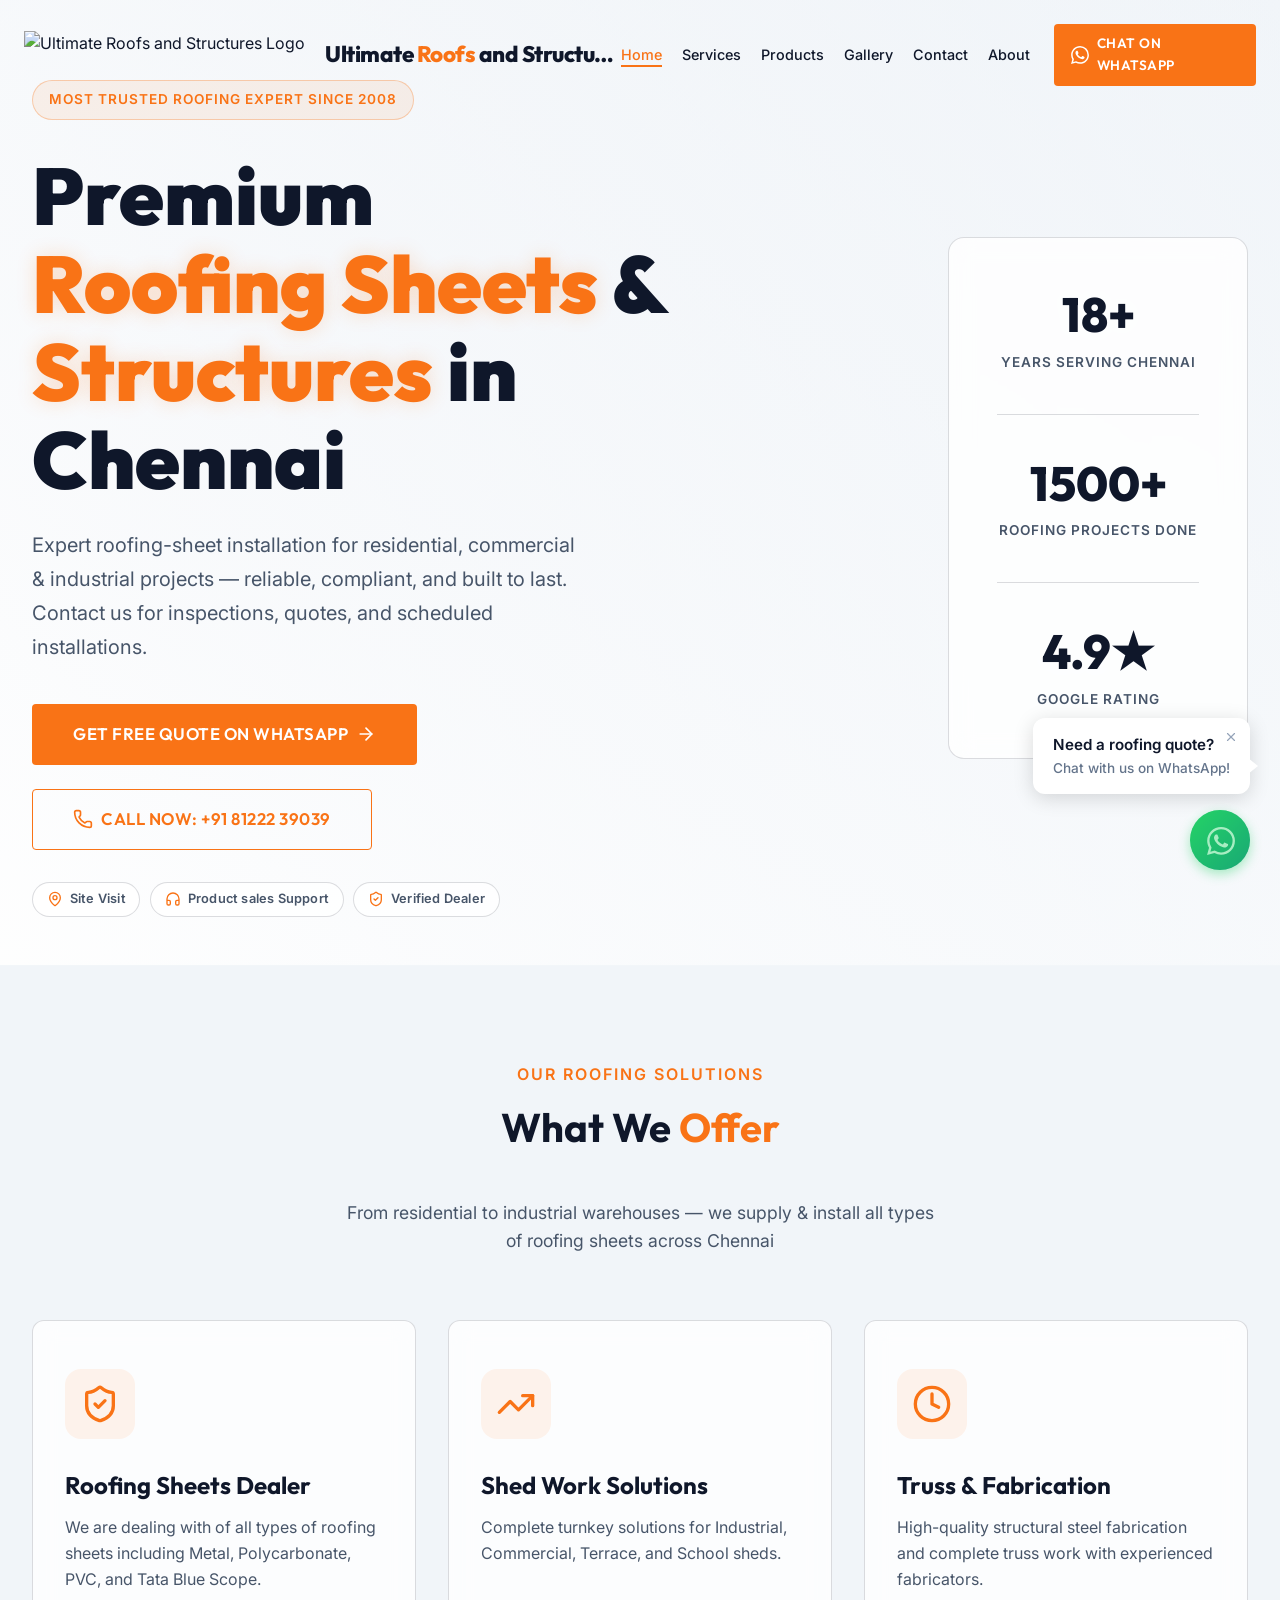
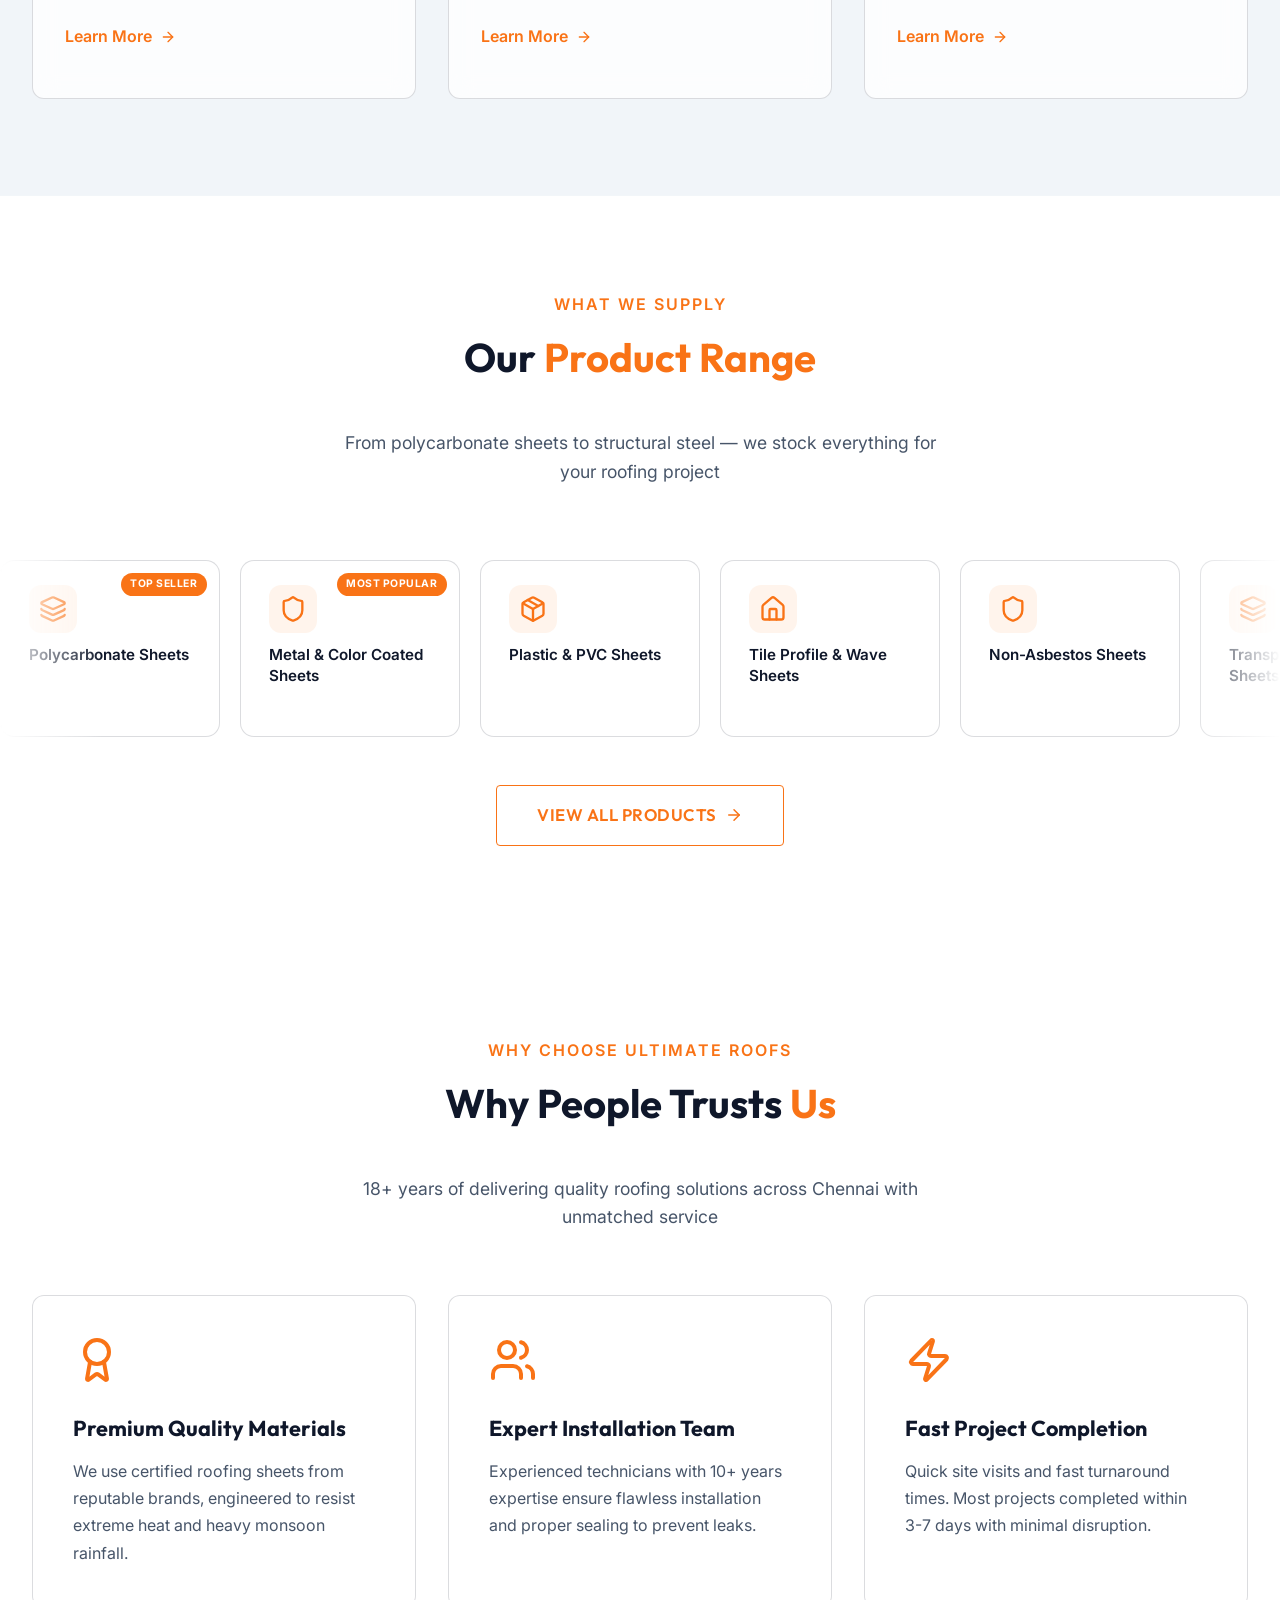
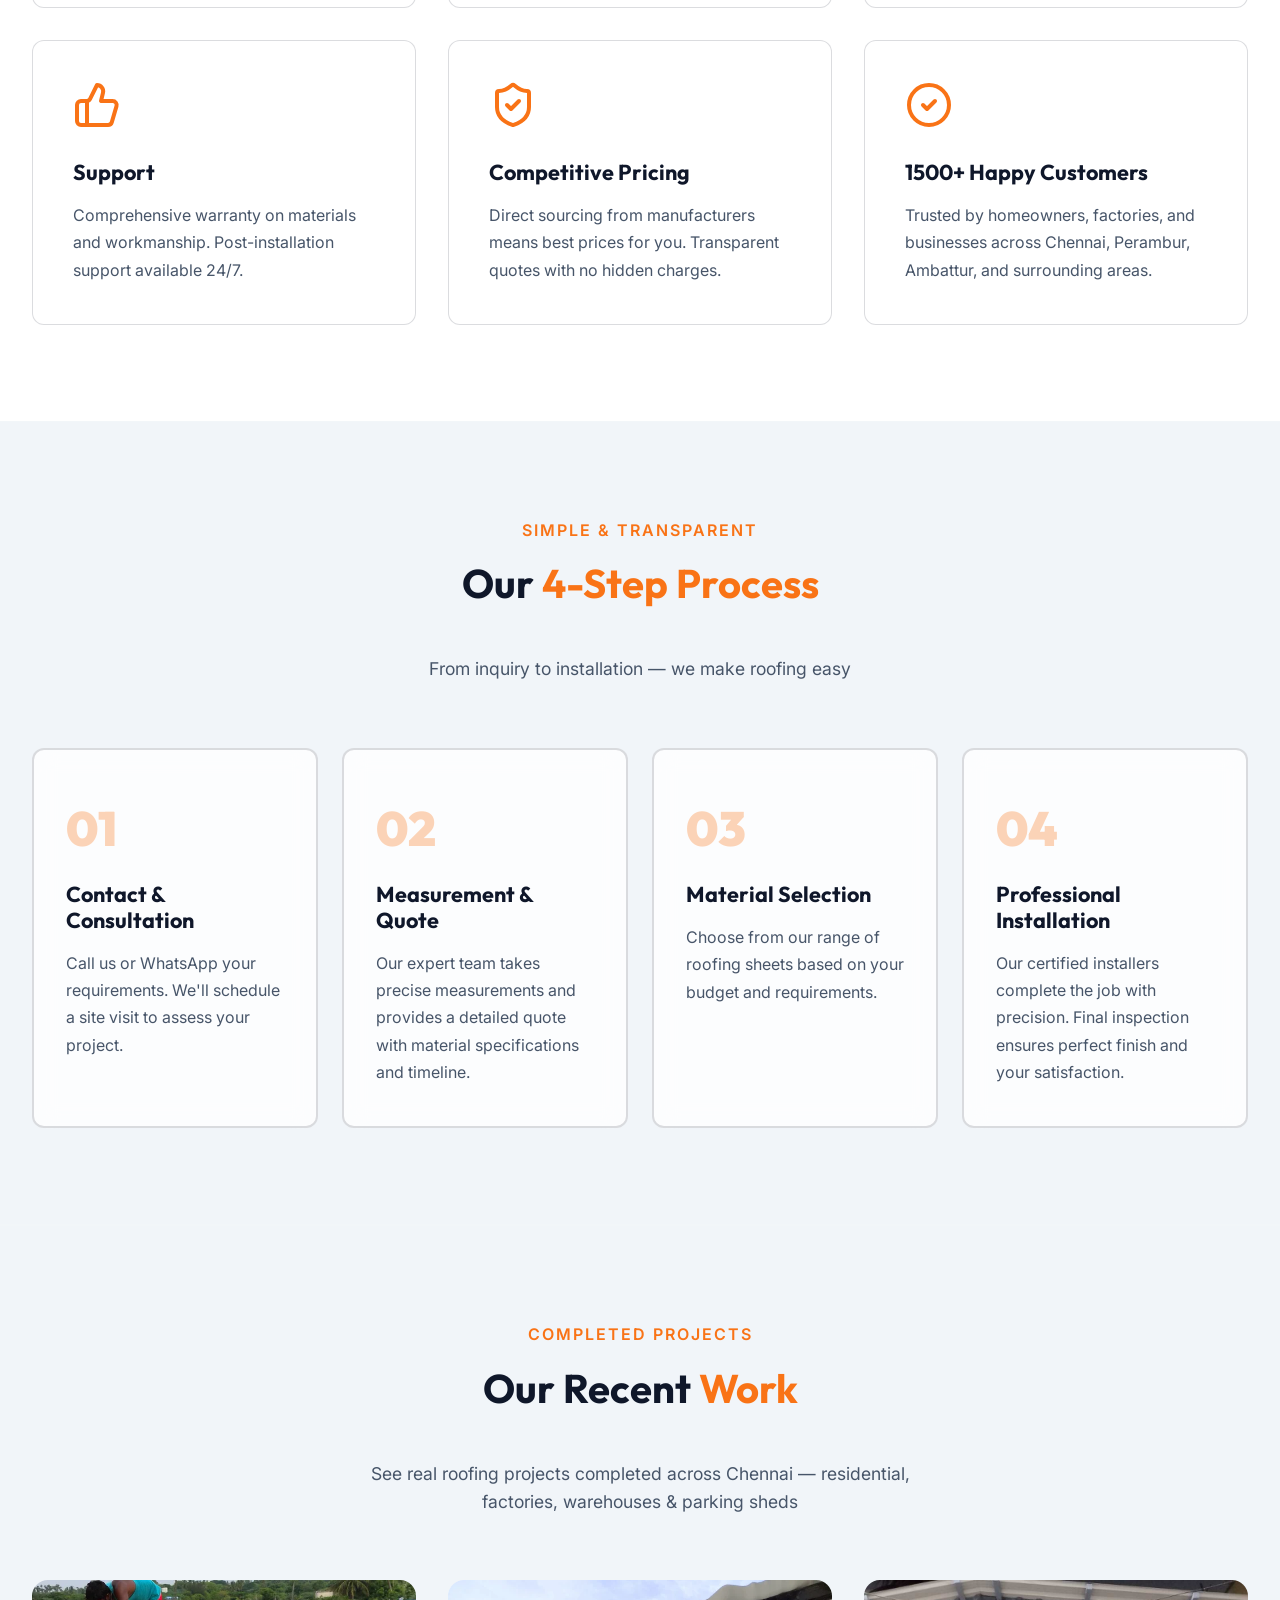
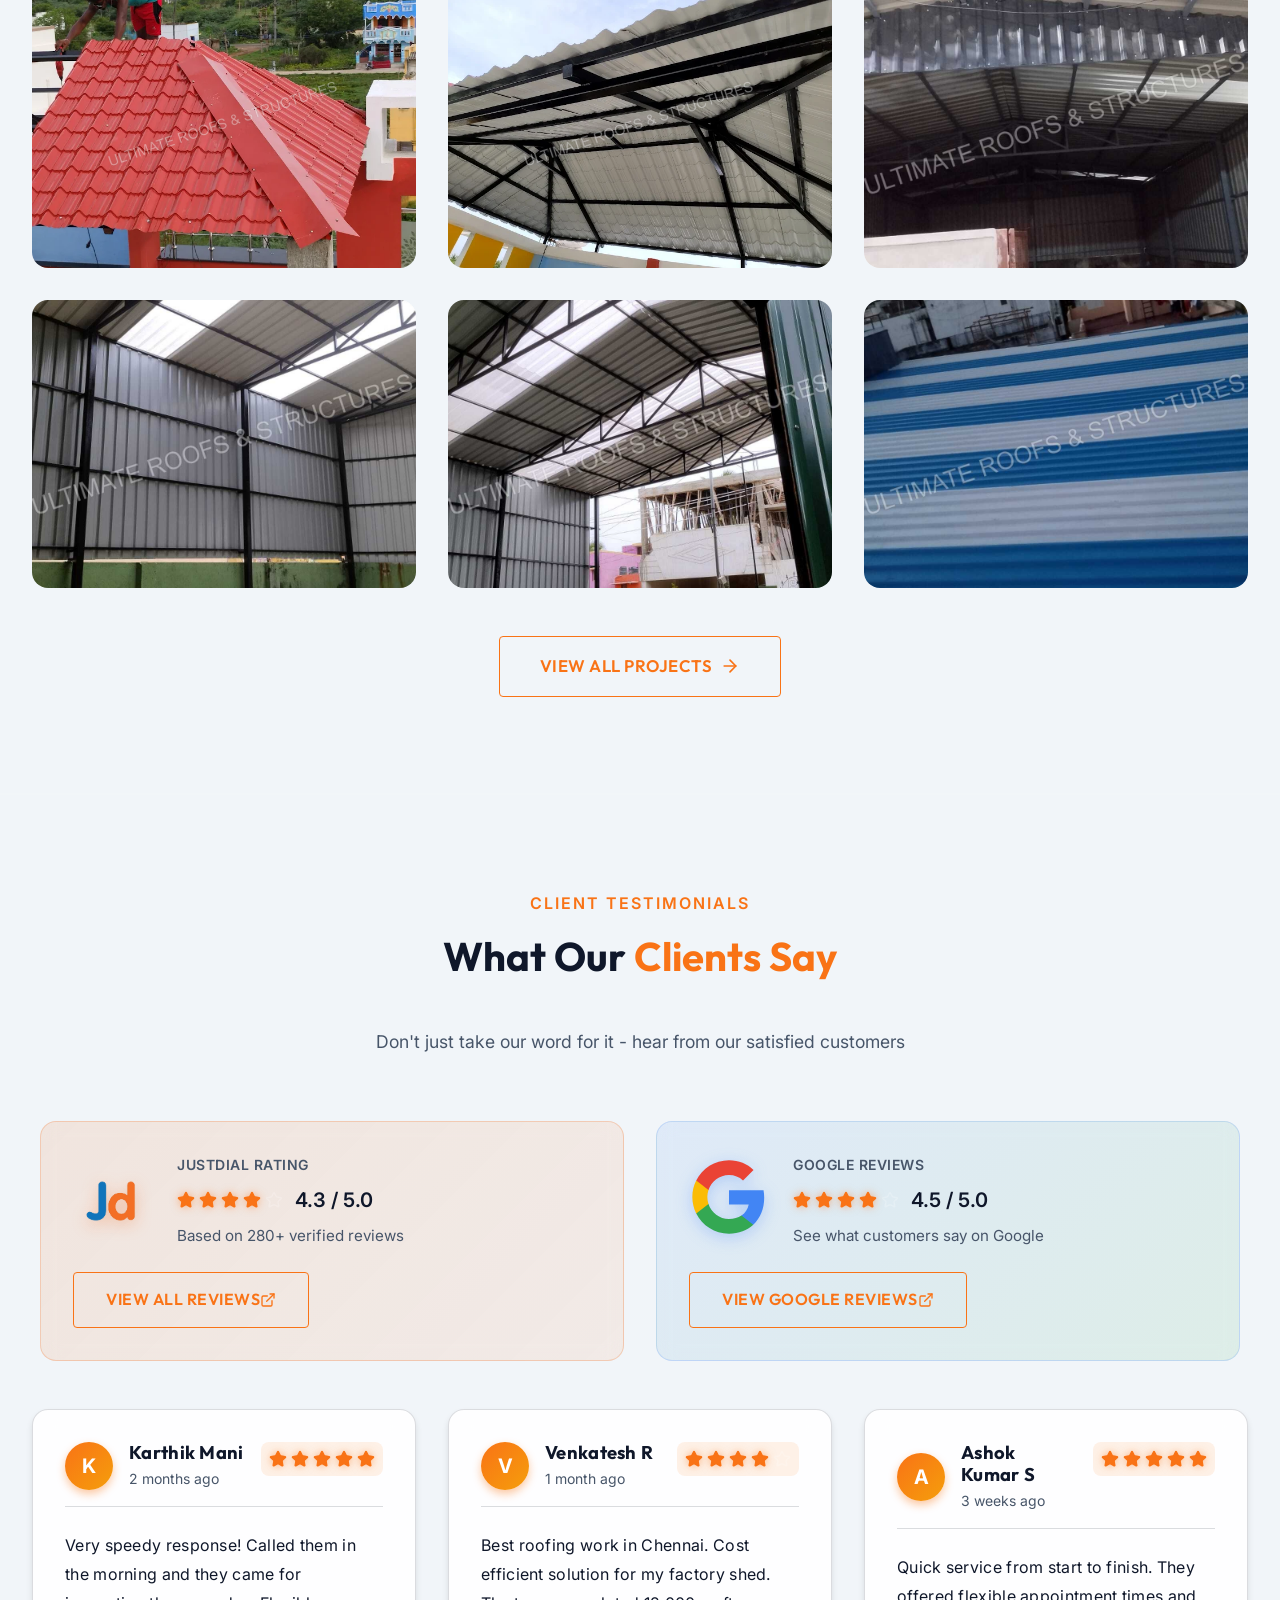
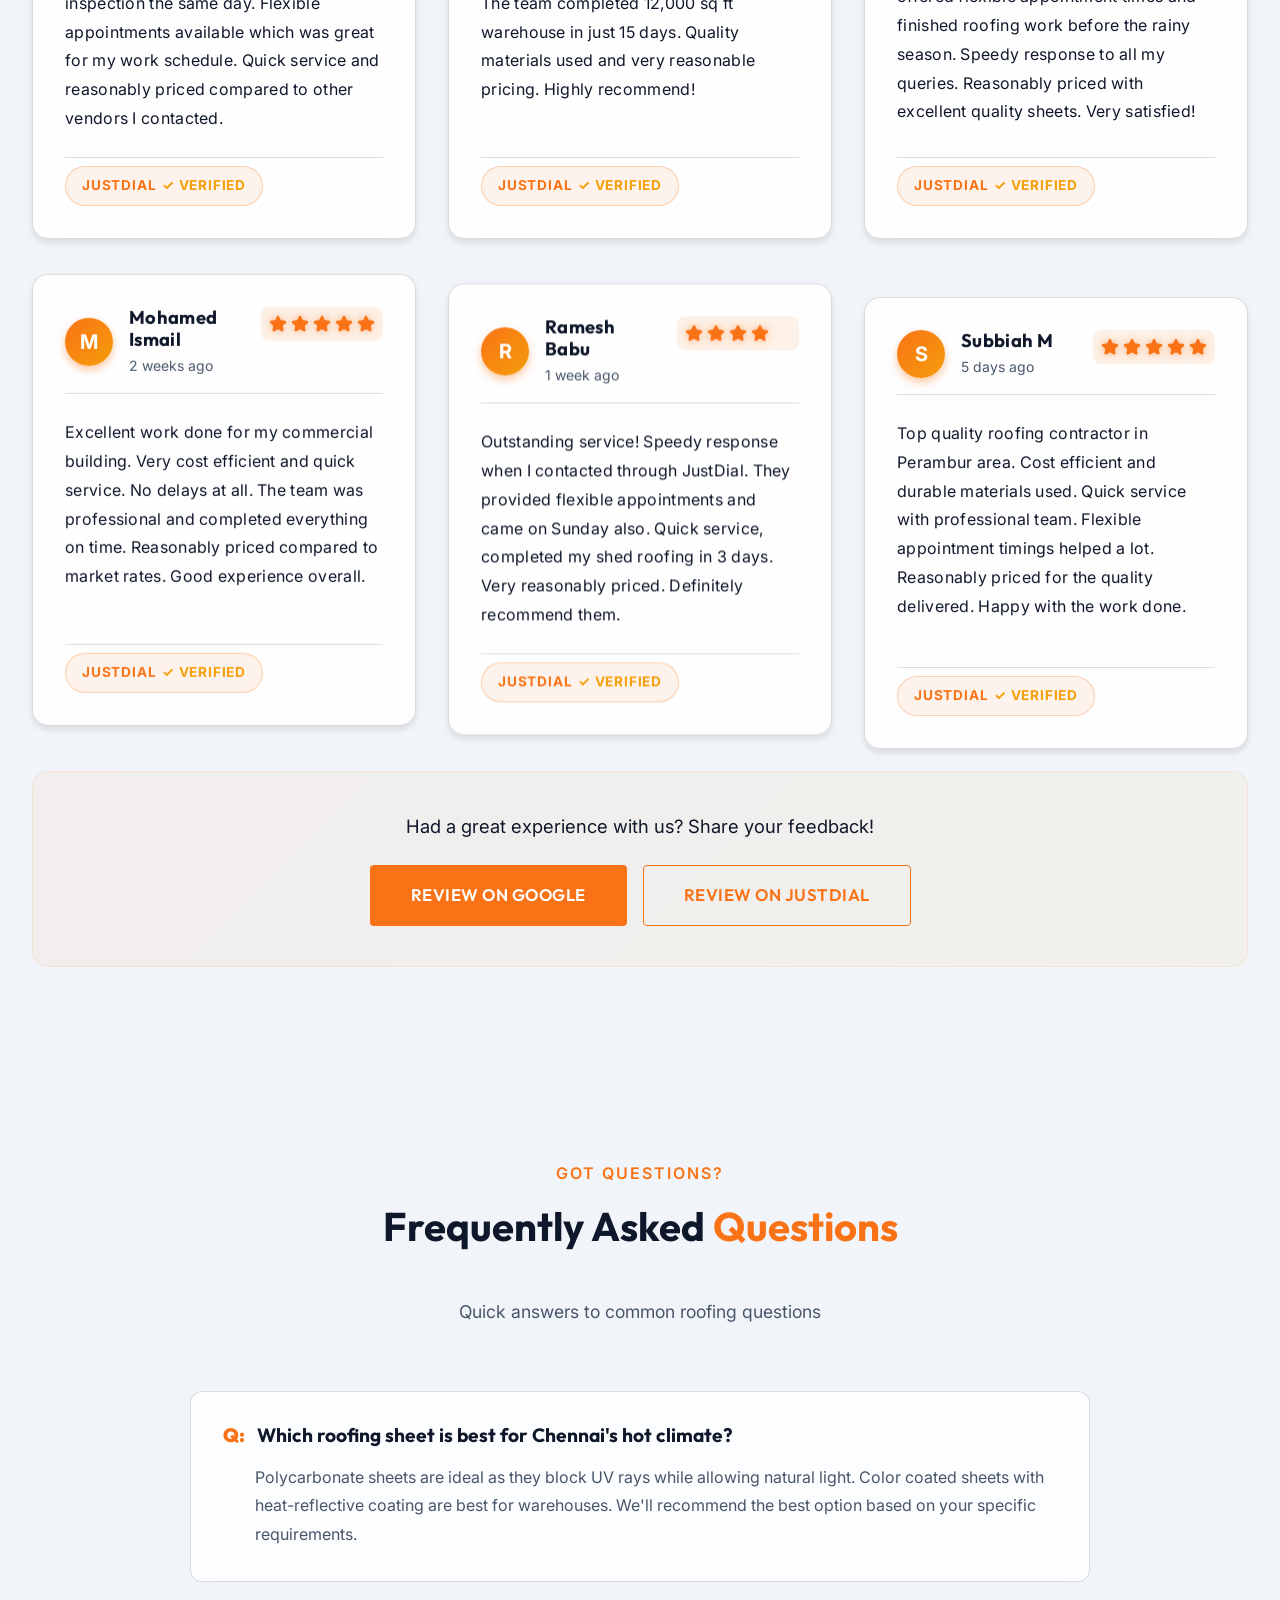
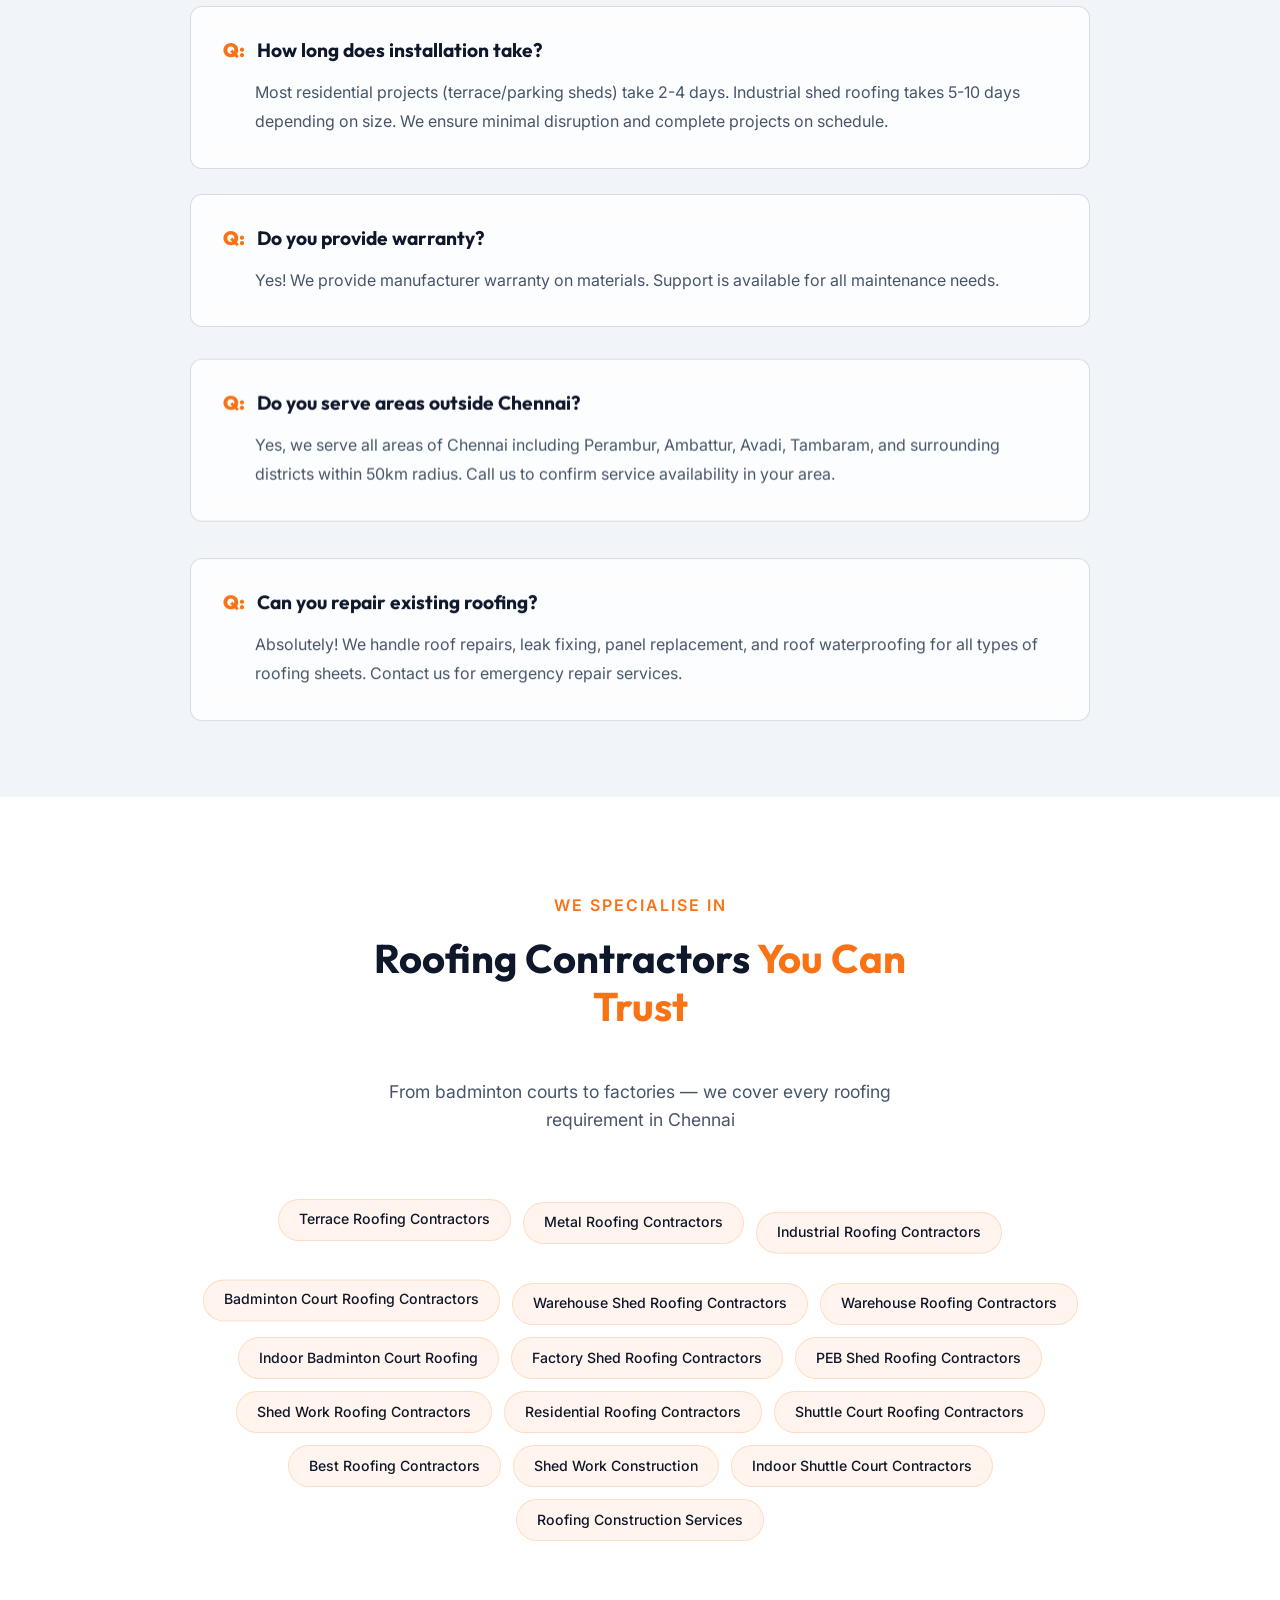
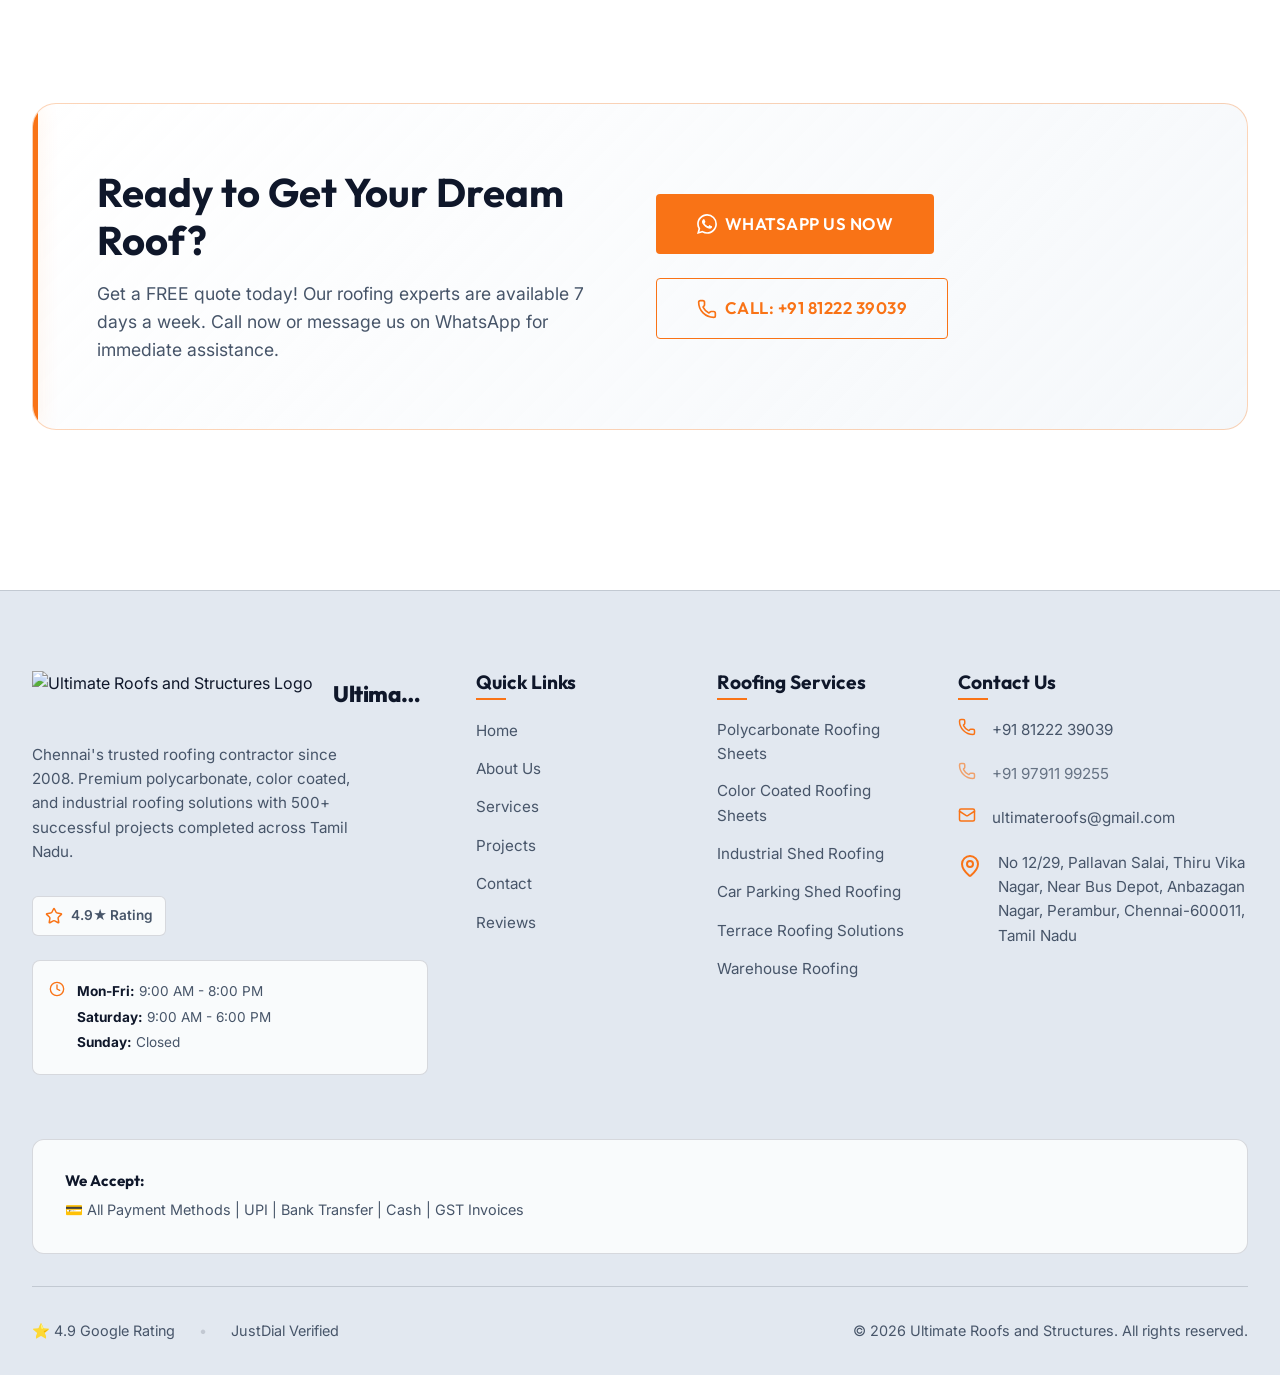
==== commit a76dc39a: "chore: update build from private repo" ====
--- a/about/index.html
+++ b/about/index.html
@@ -2,8 +2,8 @@
 <html lang="en">
   <head>
     <meta charset="UTF-8" />
-    <link rel="icon" type="image/svg+xml" href="/favicon.svg?v=2" />
-    <link rel="apple-touch-icon" href="/favicon.svg?v=2" />
+    <link rel="icon" type="image/svg+xml" href="/favicon.svg" sizes="any" />
+    <link rel="apple-touch-icon" href="/cropped_circle_image.png" />
     <meta name="viewport" content="width=device-width, initial-scale=1.0" />
 
     <!-- ===== PRIMARY SEO META TAGS ===== -->
